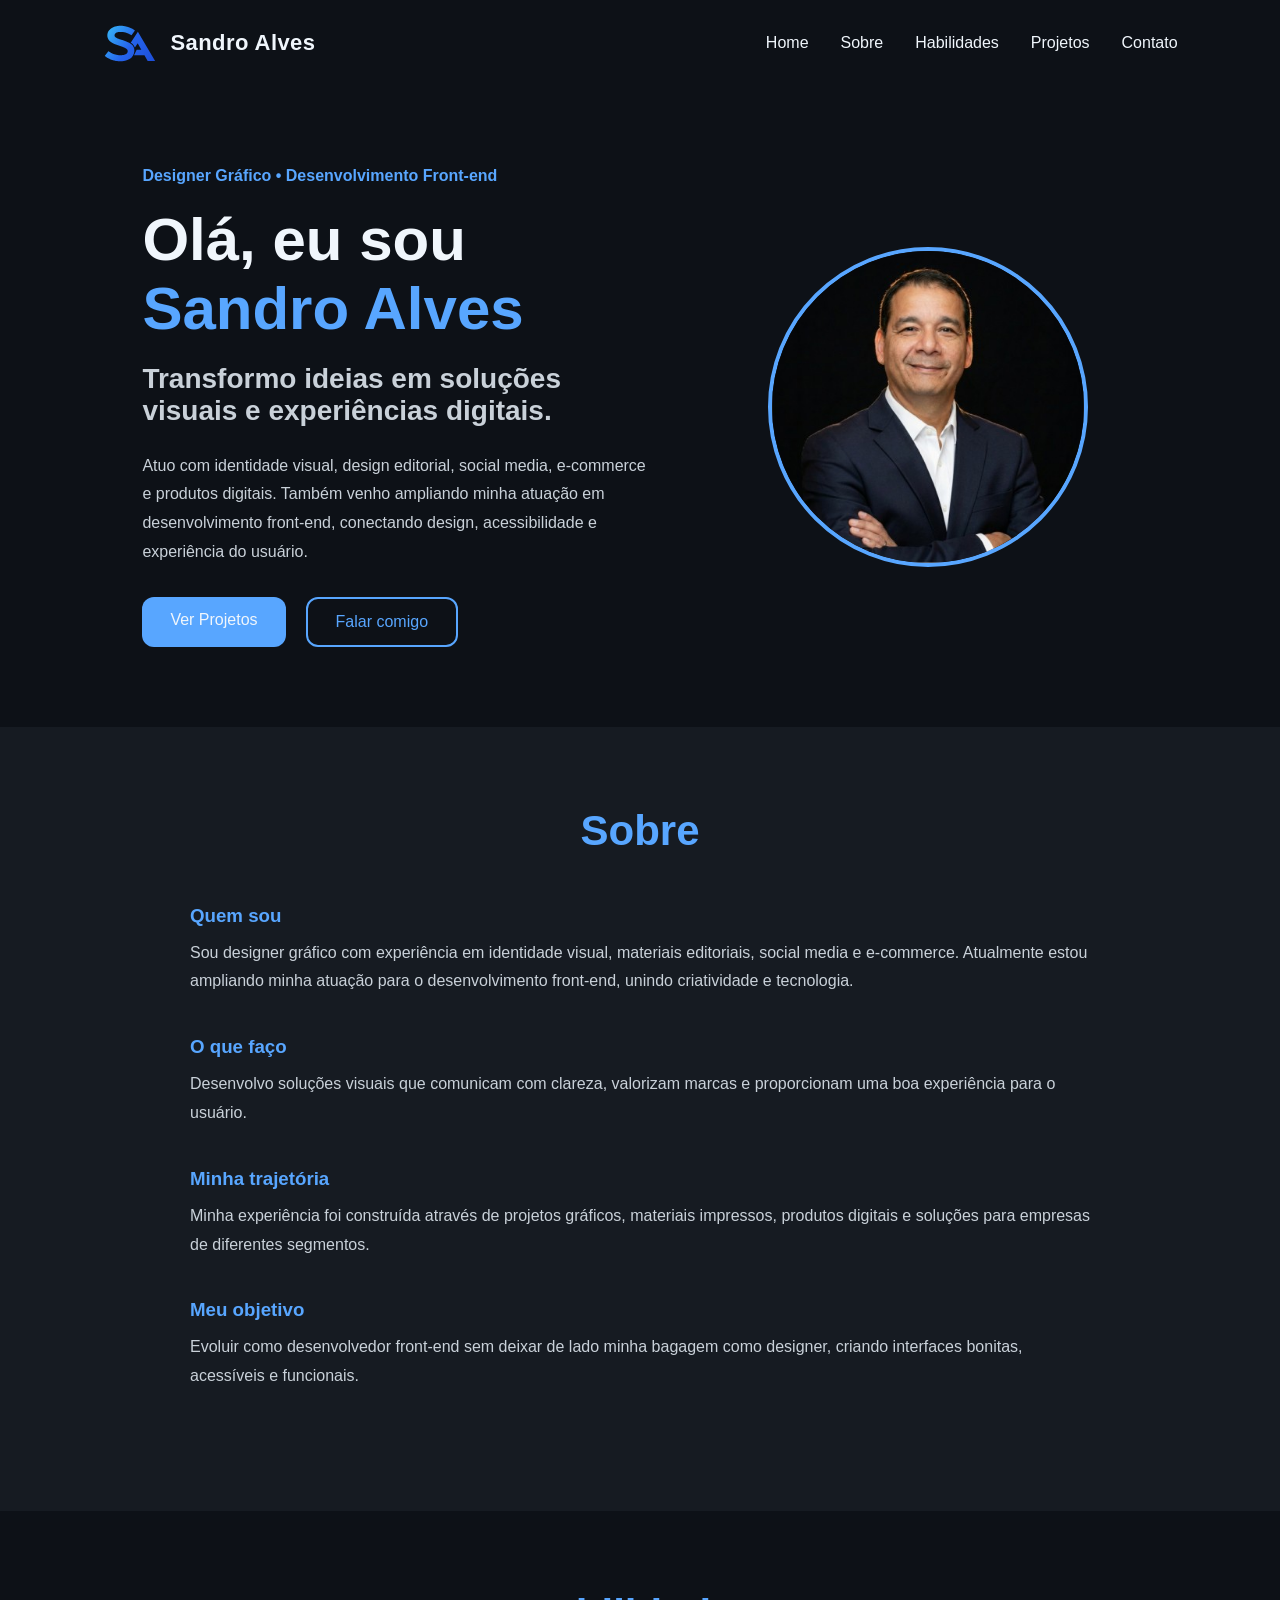
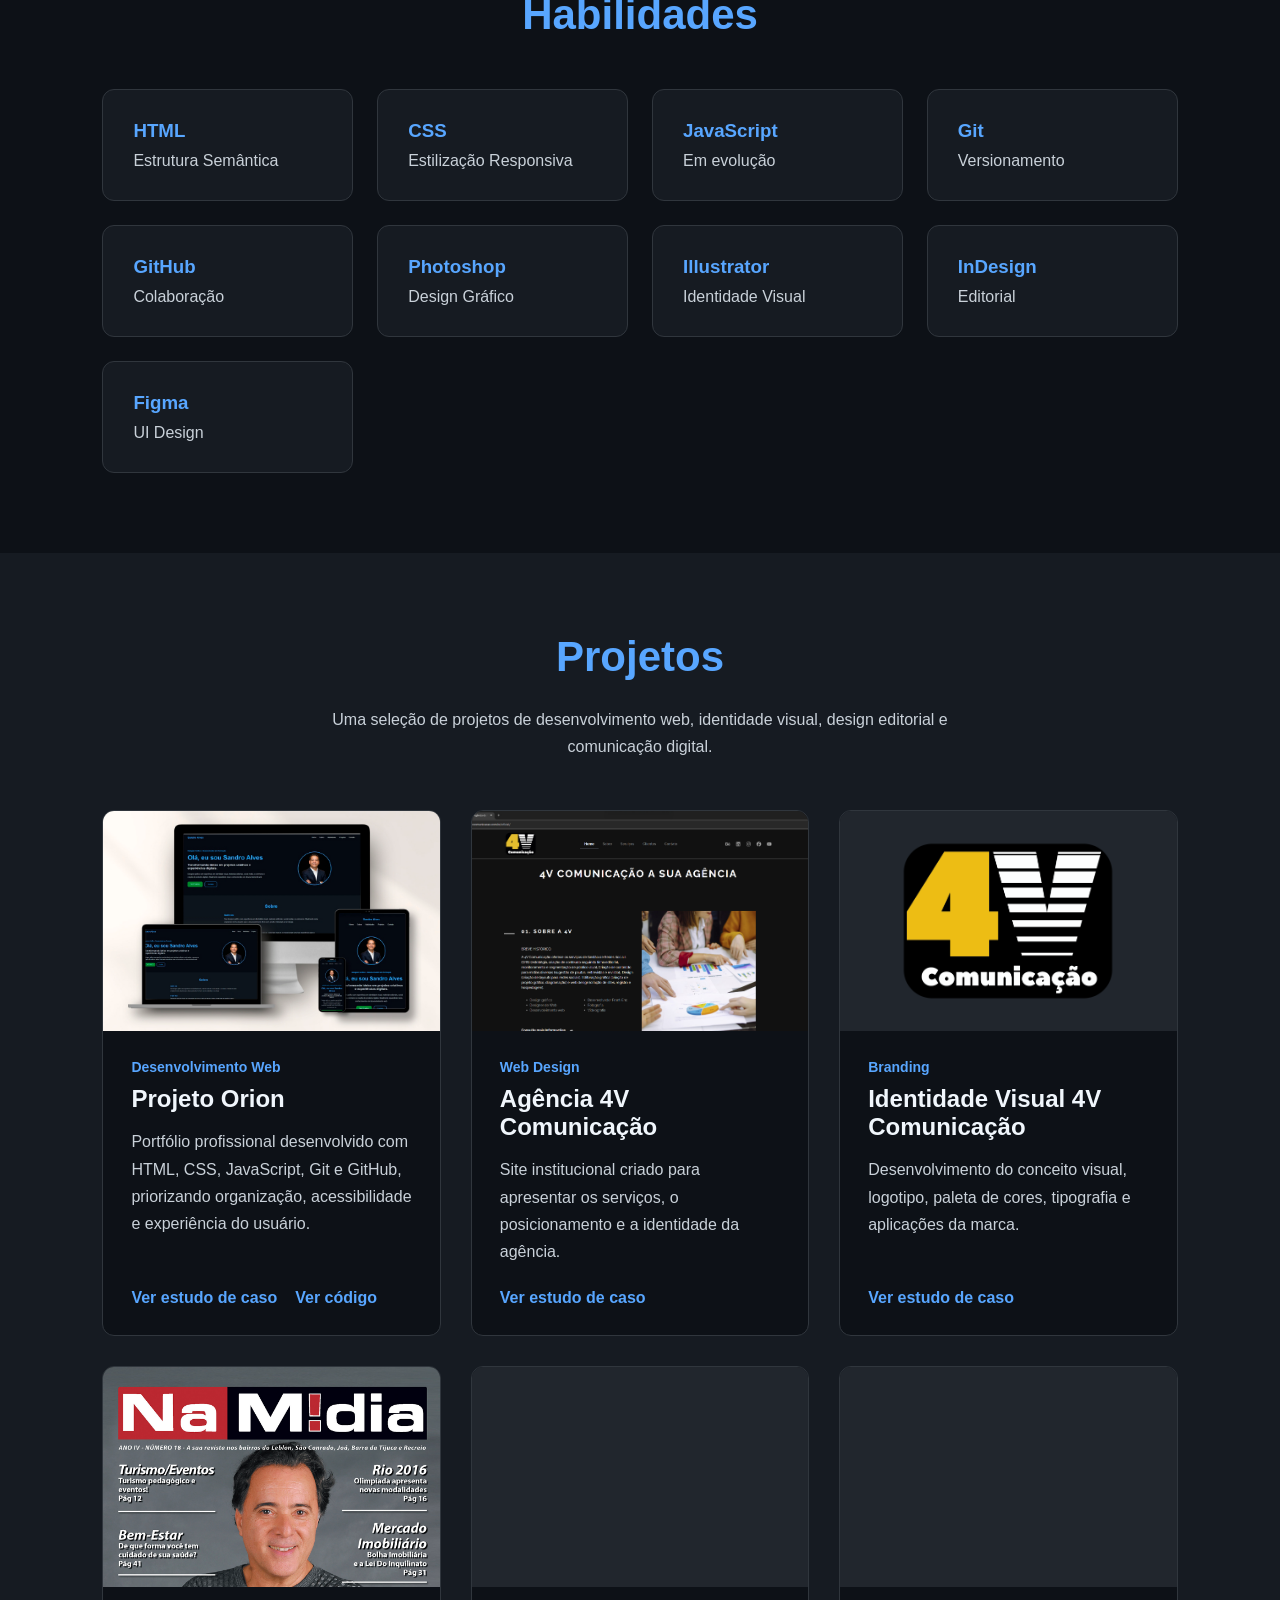
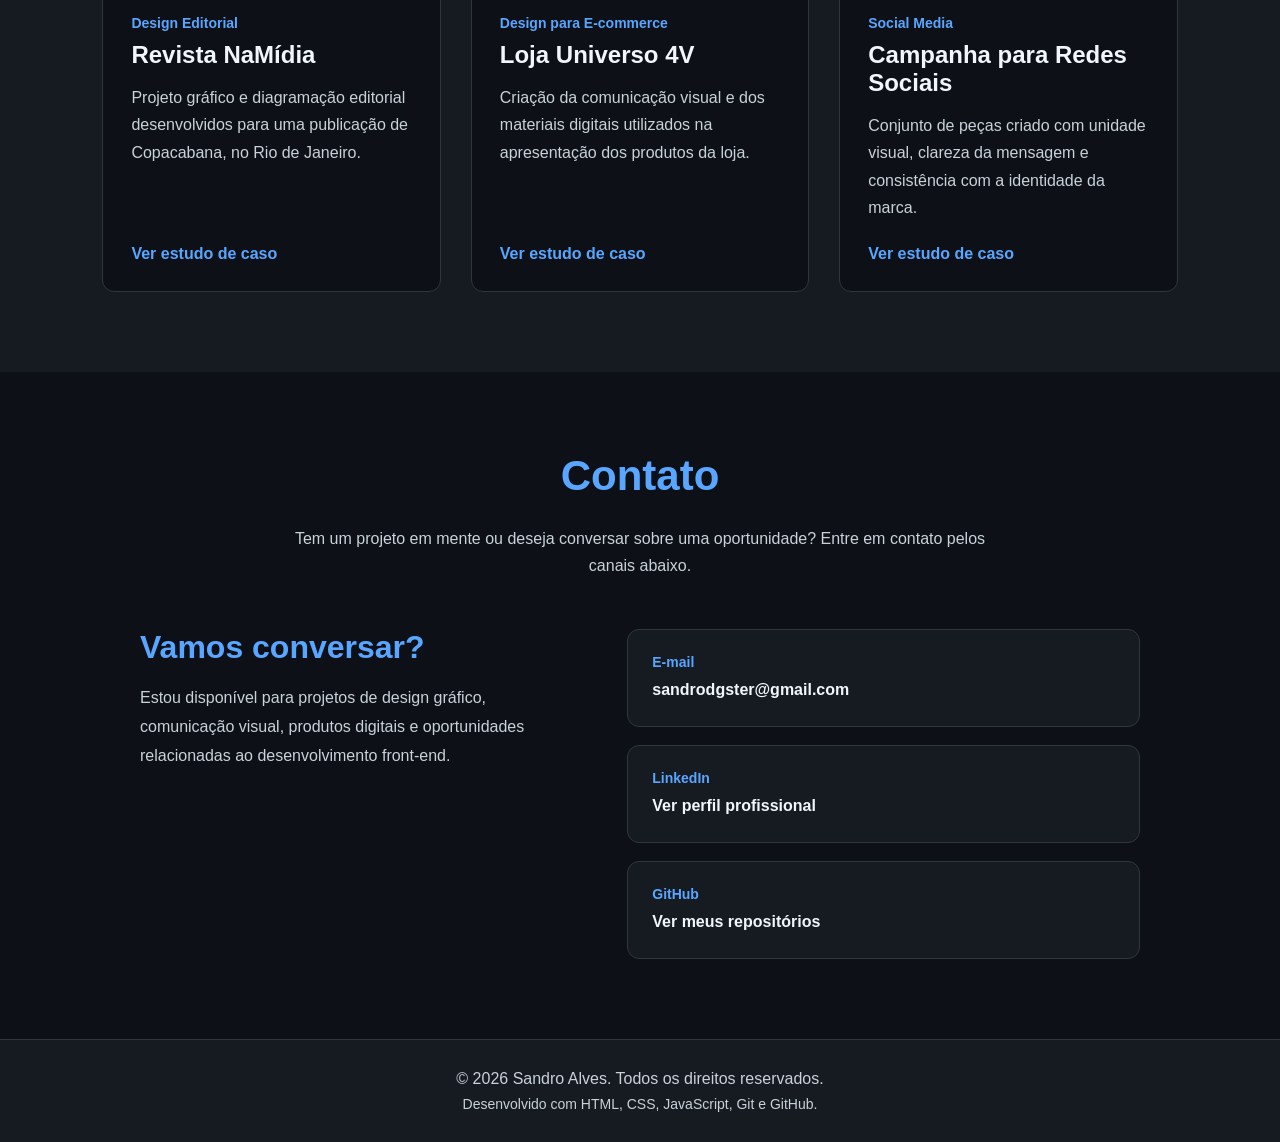
==== index.html @ 52de3a08 "Refina conteúdo e identidade visual do Hero" ====
<!DOCTYPE html>
<html lang="pt-BR">

<head>
    <meta charset="UTF-8">
    <meta name="viewport" content="width=device-width, initial-scale=1.0">
    <meta name="description"
        content="Portfólio de Sandro Alves, designer gráfico e desenvolvedor front-end em formação, com projetos de identidade visual, design editorial, comunicação digital e desenvolvimento web.">
    <meta property="og:type" content="website">
    <meta property="og:title" content="Sandro Alves | Designer Gráfico e Desenvolvedor Front-end">
    <meta property="og:description"
        content="Portfólio de Sandro Alves com projetos de design gráfico, identidade visual, comunicação digital e desenvolvimento front-end.">
    <meta property="og:url" content="https://sandrodgster.github.io">
    <meta property="og:image" content="https://sandrodgster.github.io/images/projetos/projeto-orion.jpg">
    <meta property="og:locale" content="pt_BR">

    <meta name="twitter:card" content="summary_large_image">
    <meta name="twitter:title" content="Sandro Alves | Designer Gráfico e Desenvolvedor Front-end">
    <meta name="twitter:description"
        content="Portfólio com projetos de design gráfico, comunicação visual e desenvolvimento front-end.">
    <meta name="twitter:image" content="https://sandrodgster.github.io/images/projetos/projeto-orion.jpg">

    <title>Sandro Alves | Designer Gráfico e Desenvolvedor Front-end</title>

    <link rel="stylesheet" href="css/style.css">
    <link rel="icon" href="images/favicon/favicon.ico">
    <link rel="icon" type="image/png" sizes="32x32" href="images/favicon/favicon-32x32.png">
    <link rel="apple-touch-icon" href="images/favicon/apple-touch-icon.png">
    <link rel="canonical" href="https://sandrodgster.github.io/">
    <link rel="icon" type="image/svg+xml" href="images/favicon/favicon.svg">
    <link rel="icon" type="image/png" sizes="16x16" href="images/favicon/favicon-16x16.png">
</head>

<body>

    <header>

        <a href="#hero" class="logo" aria-label="Sandro Alves — início do portfólio">
            <img src="images/marca/monograma-sa.svg" alt="" width="56" height="40">
            <span>Sandro Alves</span>
        </a>

        <button class="menu-toggle" type="button" aria-expanded="false" aria-controls="primary-navigation"
            aria-label="Abrir menu">
            <span aria-hidden="true"></span>
            <span aria-hidden="true"></span>
            <span aria-hidden="true"></span>
        </button>

        <nav id="primary-navigation" class="main-nav" aria-label="Navegação principal">

            <ul>
                <li><a href="#hero">Home</a></li>
                <li><a href="#sobre">Sobre</a></li>
                <li><a href="#habilidades">Habilidades</a></li>
                <li><a href="#projetos">Projetos</a></li>
                <li><a href="#contato">Contato</a></li>
            </ul>
        </nav>

    </header>

    <main>

        <!-- Hero -->
        <section id="hero" class="hero section">

            <div class="hero-content">

                <span class="tag">
                    Designer Gráfico • Desenvolvimento Front-end
                </span>

                <h1>
                    Olá, eu sou
                    <span>Sandro Alves</span>
                </h1>

                <h2>
                    Transformo ideias em soluções visuais e experiências digitais.
                </h2>

                <p>
                    Atuo com identidade visual, design editorial, social media,
                    e-commerce e produtos digitais. Também venho ampliando
                    minha atuação em desenvolvimento front-end, conectando
                    design, acessibilidade e experiência do usuário.
                </p>

                <div class="buttons">

                    <a href="#projetos" class="btn">
                        Ver Projetos
                    </a>

                    <a href="#contato" class="btn-outline">
                        Falar comigo
                    </a>

                </div>

            </div>

            <div class="hero-image">

                <img src="images/perfil/sandro-alves.jpg"
                alt="Sandro Alves, designer gráfico e desenvolvedor front-end em formação"
                class="profile-photo"
                width="400"
                height="400"
                decoding="async"
                fetchpriority="high"
                >

            </div>

        </section>

        <!-- Sobre -->
        <section id="sobre" class="section">

            <h2 class="section-title">Sobre</h2>

            <div class="about-container">

                <div class="about-content">

                    <article class="about-item">

                        <h3>Quem sou</h3>

                        <p>
                            Sou designer gráfico com experiência em identidade visual,
                            materiais editoriais, social media e e-commerce.
                            Atualmente estou ampliando minha atuação para o desenvolvimento
                            front-end, unindo criatividade e tecnologia.
                        </p>

                    </article>

                    <article class="about-item">

                        <h3>O que faço</h3>

                        <p>
                            Desenvolvo soluções visuais que comunicam com clareza,
                            valorizam marcas e proporcionam uma boa experiência para o usuário.
                        </p>

                    </article>

                    <article class="about-item">

                        <h3>Minha trajetória</h3>

                        <p>
                            Minha experiência foi construída através de projetos gráficos,
                            materiais impressos, produtos digitais e soluções para empresas
                            de diferentes segmentos.
                        </p>

                    </article>

                    <article class="about-item">

                        <h3>Meu objetivo</h3>

                        <p>
                            Evoluir como desenvolvedor front-end sem deixar de lado
                            minha bagagem como designer, criando interfaces bonitas,
                            acessíveis e funcionais.
                        </p>

                    </article>

                </div>

            </div>

        </section>

        <!-- Habilidades -->
        <section id="habilidades" class="section">

            <h2 class="section-title">Habilidades</h2>

            <div class="skills-grid">

                <article class="skill-card">
                    <h3>HTML</h3>
                    <p>Estrutura Semântica</p>
                </article>

                <article class="skill-card">
                    <h3>CSS</h3>
                    <p>Estilização Responsiva</p>
                </article>

                <article class="skill-card">
                    <h3>JavaScript</h3>
                    <p>Em evolução</p>
                </article>

                <article class="skill-card">
                    <h3>Git</h3>
                    <p>Versionamento</p>
                </article>

                <article class="skill-card">
                    <h3>GitHub</h3>
                    <p>Colaboração</p>
                </article>

                <article class="skill-card">
                    <h3>Photoshop</h3>
                    <p>Design Gráfico</p>
                </article>

                <article class="skill-card">
                    <h3>Illustrator</h3>
                    <p>Identidade Visual</p>
                </article>

                <article class="skill-card">
                    <h3>InDesign</h3>
                    <p>Editorial</p>
                </article>

                <article class="skill-card">
                    <h3>Figma</h3>
                    <p>UI Design</p>
                </article>

            </div>

        </section>

        <!-- Projetos -->
        <section id="projetos" class="section">

            <h2 class="section-title">Projetos</h2>

            <p class="section-description">
                Uma seleção de projetos de desenvolvimento web, identidade visual,
                design editorial e comunicação digital.
            </p>

            <div class="projects-grid">

                <!-- Projeto 1 -->
                <article class="project-card">

                    <div class="project-image">

                        <img src="images/projetos/projeto-orion.jpg" alt="Página inicial do portfólio Projeto Orion"
                            width="1200" height="600" loading="lazy" decoding="async">

                    </div>

                    <div class="project-content">

                        <span class="project-category">
                            Desenvolvimento Web
                        </span>

                        <h3>Projeto Orion</h3>

                        <p>
                            Portfólio profissional desenvolvido com HTML, CSS,
                            JavaScript, Git e GitHub, priorizando organização,
                            acessibilidade e experiência do usuário.
                        </p>

                        <div class="project-links">

                            <a href="projetos/projeto-orion.html" class="project-link">
                                Ver estudo de caso
                            </a>

                            <a href="https://github.com/sandrodgster/sandrodgster.github.io" class="project-link"
                                target="_blank" rel="noopener noreferrer">
                                Ver código
                            </a>

                        </div>

                    </div>

                </article>

                <!-- Projeto 2 -->
                <article class="project-card">

                    <div class="project-image">

                        <img src="images/projetos/agencia-4v-site.jpg"
                            alt="Página inicial do site institucional da Agência 4V Comunicação" width="1920"
                            height="1040" loading="lazy" decoding="async">
                    </div>

                    <div class="project-content">

                        <span class="project-category">
                            Web Design
                        </span>

                        <h3>Agência 4V Comunicação</h3>

                        <p>
                            Site institucional criado para apresentar os serviços,
                            o posicionamento e a identidade da agência.
                        </p>

                        <div class="project-links">

                            <a href="projetos/agencia-4v.html" class="project-link">
                                Ver estudo de caso
                            </a>

                        </div>

                    </div>

                </article>

                <!-- Projeto 3 -->
                <article class="project-card">

                    <div class="project-image project-image-logo">
                        <img src="images/projetos/identidade-4v.png"
                            alt="Aplicações da identidade visual da Agência 4V Comunicação" width="979" height="816"
                            loading="lazy" decoding="async">
                    </div>

                    <div class="project-content">

                        <span class="project-category">
                            Branding
                        </span>

                        <h3>Identidade Visual 4V Comunicação</h3>

                        <p>
                            Desenvolvimento do conceito visual, logotipo,
                            paleta de cores, tipografia e aplicações da marca.
                        </p>

                        <div class="project-links">

                            <a href="projetos/identidade-4v.html" class="project-link">
                                Ver estudo de caso
                            </a>

                        </div>

                    </div>

                </article>

                <!-- Projeto 4 -->
                <article class="project-card">

                    <div class="project-image project-image-top">
                        <img src="images/projetos/revista-namidia.jpg" alt="Capa e páginas internas da Revista NaMídia"
                            width="1200" height="1610" loading="lazy" decoding="async">
                    </div>

                    <div class="project-content">

                        <span class="project-category">
                            Design Editorial
                        </span>

                        <h3>Revista NaMídia</h3>

                        <p>
                            Projeto gráfico e diagramação editorial desenvolvidos
                            para uma publicação de Copacabana, no Rio de Janeiro.
                        </p>

                        <div class="project-links">

                            <a href="projetos/revista-namidia.html" class="project-link">
                                Ver estudo de caso
                            </a>

                        </div>

                    </div>

                </article>

                <!-- Projeto 5 -->
                <article class="project-card">

                    <div class="project-image">

                        <img src="images/projetos/loja-universo-4v.jpg"
                            alt="Materiais visuais desenvolvidos para a Loja Universo 4V" width="1319" height="717"
                            loading="lazy" decoding="async">

                    </div>

                    <div class="project-content">

                        <span class="project-category">
                            Design para E-commerce
                        </span>

                        <h3>Loja Universo 4V</h3>

                        <p>
                            Criação da comunicação visual e dos materiais digitais
                            utilizados na apresentação dos produtos da loja.
                        </p>

                        <div class="project-links">

                            <a href="projetos/loja-universo-4v.html" class="project-link">
                                Ver estudo de caso
                            </a>

                        </div>

                    </div>

                </article>

                <!-- Projeto 6 -->
                <article class="project-card">

                    <div class="project-image">

                        <img src="images/projetos/social-media.jpg"
                            alt="Conjunto de peças criado para campanha em redes sociais" width="1200" height="1697"
                            loading="lazy" decoding="async">

                    </div>

                    <div class="project-content">

                        <span class="project-category">
                            Social Media
                        </span>

                        <h3>Campanha para Redes Sociais</h3>

                        <p>
                            Conjunto de peças criado com unidade visual,
                            clareza da mensagem e consistência com a identidade da marca.
                        </p>

                        <div class="project-links">

                            <a href="projetos/social-media.html" class="project-link">
                                Ver estudo de caso
                            </a>

                        </div>

                    </div>

                </article>

            </div>

        </section>

        <!-- SERVIÇOS TEMPORARIAMENTE DESATIVADO

<section id="servicos" class="section">

</section>

-->

        <!-- Contato -->
        <section id="contato" class="section">

            <h2 class="section-title">Contato</h2>

            <p class="section-description">
                Tem um projeto em mente ou deseja conversar sobre uma oportunidade?
                Entre em contato pelos canais abaixo.
            </p>

            <div class="contact-container">

                <div class="contact-content">

                    <h3>Vamos conversar?</h3>

                    <p>
                        Estou disponível para projetos de design gráfico,
                        comunicação visual, produtos digitais e oportunidades
                        relacionadas ao desenvolvimento front-end.
                    </p>

                </div>

                <div class="contact-links">

                    <a href="mailto:sandrodgster@gmail.com" class="contact-card">
                        <span class="contact-label">E-mail</span>
                        <strong>sandrodgster@gmail.com</strong>
                    </a>

                    <a href="https://www.linkedin.com/in/sandro-alves-46789851/" class="contact-card" target="_blank"
                        rel="noopener noreferrer">
                        <span class="contact-label">LinkedIn</span>
                        <strong>Ver perfil profissional</strong>
                    </a>

                    <a href="https://github.com/sandrodgster" class="contact-card" target="_blank"
                        rel="noopener noreferrer">
                        <span class="contact-label">GitHub</span>
                        <strong>Ver meus repositórios</strong>
                    </a>

                </div>

            </div>

        </section>

    </main>

    <footer>

        <p>
            © <span id="current-year"></span> Sandro Alves. Todos os direitos reservados.
        </p>

        <p class="footer-note">
            Desenvolvido com HTML, CSS, JavaScript, Git e GitHub.
        </p>

    </footer>

    <script src="js/script.js"></script>

</body>

</html>
---- css/style.css ----
/* =====================================================
   PROJETO ORION
   Arquivo Principal de Estilos
   Autor: Sandro Alves
   Versão: 1.4
===================================================== */


/* =====================================================
   1. VARIÁVEIS GLOBAIS
===================================================== */

:root {

    /* ==========================
       CORES
    ========================== */

    --primary: #58A6FF;
    --secondary: #1F7A32;

    --background: #0D1117;
    --background-light: #161B22;

    --text: #F0F6FC;
    --text-light: #C9D1D9;

    /* ==========================
       TIPOGRAFIA
    ========================== */

    --font-main: Arial, Helvetica, sans-serif;

    /* ==========================
       ESPAÇAMENTOS
    ========================== */

    --section-padding: 80px 8%;
    --container-gap: 60px;
    --button-gap: 20px;

    /* ==========================
       BORDAS
    ========================== */

    --radius: 12px;


    /* ==========================
       ANIMAÇÕES
    ========================== */

    --transition: .3s;

}


/* =====================================================
   2. RESET
===================================================== */

* {
    margin: 0;
    padding: 0;
    box-sizing: border-box;
}


/* =====================================================
   3. ESTILOS GLOBAIS
===================================================== */

html {
    scroll-behavior: smooth;
}

body {
    font-family: var(--font-main);
    background-color: var(--background);
    color: var(--text);
}

h1 {
    color: var(--primary);
}

.section {
    padding: var(--section-padding);
}

a:focus-visible,
button:focus-visible {
    outline: 3px solid var(--primary);
    outline-offset: 4px;
}


/* =====================================================
   4. HEADER
===================================================== */

header {
    width: 100%;
    max-width: 1400px;
    margin: 0 auto;
    display: flex;
    justify-content: space-between;
    align-items: center;
    padding: 24px 8%;
    background-color: var(--background);
}

.logo {
    display: inline-flex;
    align-items: center;
    gap: 12px;
    color: var(--text);
    text-decoration: none;
}

.logo img {
    width: 56px;
    height: auto;
    display: block;
    flex-shrink: 0;
}

.logo span {
    color: var(--text);
    font-size: 22px;
    font-weight: 700;
    letter-spacing: 0.02em;
    transition: color var(--transition);
}

.logo:hover span {
    color: var(--primary);
}

nav ul {
    display: flex;
    align-items: center;
    gap: 32px;
    list-style: none;
}

nav a {
    color: var(--text);
    text-decoration: none;
    transition: var(--transition);
}

nav a:hover {
    color: var(--primary);
}

.menu-toggle {
    display: none;
    width: 44px;
    height: 44px;
    padding: 10px;
    border: 1px solid #30363d;
    border-radius: var(--radius);
    background-color: var(--background-light);
    cursor: pointer;
}

.menu-toggle span {
    width: 24px;
    height: 2px;
    display: block;
    background-color: var(--primary);
    transition: var(--transition);
}

.menu-toggle span+span {
    margin-top: 5px;
}

.menu-toggle[aria-expanded="true"] span:nth-child(1) {
    transform: translateY(7px) rotate(45deg);
}

.menu-toggle[aria-expanded="true"] span:nth-child(2) {
    opacity: 0;
}

.menu-toggle[aria-expanded="true"] span:nth-child(3) {
    transform: translateY(-7px) rotate(-45deg);
}

/* =====================================================
   5. HERO
===================================================== */

.hero {
    width: 100%;
    max-width: 1200px;
    margin: 0 auto;
    display: flex;
    justify-content: space-between;
    align-items: center;
    gap: var(--container-gap);
}

.hero-content {
    flex: 1;
    max-width: 650px;
}

.hero-image {
    flex: 1;
    max-width: 420px;
    display: flex;
    justify-content: center;
}

.profile-photo {
    width: 320px;
    height: 320px;
    display: block;
    object-fit: cover;
    object-position: center;
    border: 4px solid var(--primary);
    border-radius: 50%;
}

.hero h1 {
    margin-bottom: 20px;
    color: var(--text);
    font-size: 60px;
}

.hero h1 {
    color: var(--text);
}

.hero h1 span {

    color: var(--primary);

}

.hero h2 {

    font-size: 28px;

    margin-bottom: 25px;

    color: var(--text-light);

}

.tag {

    color: var(--primary);

    font-weight: bold;

    margin-bottom: 20px;

    display: block;

}

.hero p {
    color: var(--text-light);

    line-height: 1.8;

    margin-bottom: 30px;

}



/* =====================================================
   6. BOTÕES
===================================================== */

.buttons {
    display: flex;
    gap: var(--button-gap);
}

.btn,
.btn-outline {
    display: inline-block;
    padding: 14px 28px;
    border-radius: var(--radius);
    text-decoration: none;
    transition: var(--transition);
    cursor: pointer;
}

.btn {
    background-color: var(--secondary);
    color: var(--text);
}

.btn:hover {
    background-color: var(--primary);
    opacity: .9;
}

.btn-outline {
    border: 2px solid var(--primary);
    color: var(--primary);
}

.btn-outline:hover {
    background-color: var(--primary);
    color: var(--background);
}

.hero .btn {
    background-color: var(--primary);
}

.hero .btn:hover {
    opacity: .85;
}

/* =====================================================
   7. SOBRE
===================================================== */

#sobre {
    background-color: var(--background-light);
}

.section-title {

    font-size: 42px;
    color: var(--primary);
    margin-bottom: 50px;
    text-align: center;

}

.about-container {
    max-width: 900px;
    margin: 0 auto;
}

.about-content {
    width: 100%;
}

.about-item {

    margin-bottom: 40px;

}

.about-item h3 {

    color: var(--primary);
    margin-bottom: 12px;

}

.about-item p {

    color: var(--text-light);
    line-height: 1.8;

}

/* =====================================================
   8. HABILIDADES
===================================================== */

#habilidades {
    background-color: var(--background);
}

.skills-grid {
    width: 100%;
    max-width: 1200px;
    margin: 0 auto;
    display: grid;
    grid-template-columns: repeat(auto-fit, minmax(220px, 1fr));
    gap: 24px;
}

.skill-card {

    background-color: var(--background-light);

    border: 1px solid #30363D;

    border-radius: var(--radius);

    padding: 30px;

    transition: var(--transition);

}

.skill-card:hover {

    transform: translateY(-6px);

    border-color: var(--primary);

}

.skill-card h3 {

    color: var(--primary);

    margin-bottom: 10px;

}

.skill-card p {

    color: var(--text-light);

}

/* =====================================================
   9. PROJETOS
===================================================== */

#projetos {
    background-color: var(--background-light);
}

.section-description {
    max-width: 700px;
    margin: -25px auto 50px;
    color: var(--text-light);
    line-height: 1.7;
    text-align: center;
}

/* Grade dos projetos */

.projects-grid {
    width: 100%;
    max-width: 1200px;
    margin: 0 auto;
    display: grid;
    grid-template-columns: repeat(auto-fit, minmax(280px, 1fr));
    align-items: stretch;
    gap: 30px;
}

/* Card */

.project-card {
    height: 100%;
    overflow: hidden;
    display: flex;
    flex-direction: column;
    background-color: var(--background);
    border: 1px solid #30363d;
    border-radius: var(--radius);
    transition:
        transform var(--transition),
        border-color var(--transition),
        box-shadow var(--transition);
}

.project-card:hover {
    transform: translateY(-6px);
    border-color: var(--primary);
    box-shadow: 0 12px 28px rgba(0, 0, 0, 0.25);
}

/* Área das imagens */

.project-image {
    width: 100%;
    height: 220px;
    flex-shrink: 0;
    overflow: hidden;
    display: flex;
    justify-content: center;
    align-items: center;
    background-color: #21262d;
}

.project-image img {
    width: 100%;
    height: 100%;
    display: block;
    object-fit: cover;
    transition: transform var(--transition);
}

.project-card:hover .project-image img {
    transform: scale(1.05);
}

/* Imagem de logo */

.project-image-logo {
    padding: 20px;
}

.project-image-logo img {
    object-fit: contain;
}

/* Imagem que precisa destacar o topo */

.project-image-top img {
    object-position: center top;
}

/* Conteúdo do card */

.project-content {
    flex: 1;
    display: flex;
    flex-direction: column;
    padding: 28px;
}

.project-category {
    display: block;
    margin-bottom: 10px;
    color: var(--primary);
    font-size: 14px;
    font-weight: bold;
}

.project-content h3 {
    margin-bottom: 15px;
    font-size: 24px;
}

.project-content p {
    margin-bottom: 24px;
    color: var(--text-light);
    line-height: 1.7;
}

/* Links */

.project-links {
    display: flex;
    flex-wrap: wrap;
    gap: 18px;
    margin-top: auto;
}

.project-link {
    color: var(--primary);
    font-weight: bold;
    text-decoration: none;
    transition: opacity var(--transition);
}

.project-link:hover {
    opacity: 0.8;
}

.project-link-disabled {
    opacity: 0.6;
    cursor: default;
    pointer-events: none;
}

/* =====================================================
   10. CONTATO
===================================================== */

#contato {

    background-color: var(--background);
}

.contact-container {
    max-width: 1000px;
    margin: 0 auto;
    display: grid;
    grid-template-columns: 1fr 1.2fr;
    gap: var(--container-gap);
    align-items: start;
}

.contact-content h3 {
    margin-bottom: 18px;
    color: var(--primary);
    font-size: 32px;
}

.contact-content p {
    color: var(--text-light);
    line-height: 1.8;
}

.contact-links {
    display: grid;
    gap: 18px;
}

.contact-card {
    display: flex;
    flex-direction: column;
    gap: 8px;
    padding: 24px;
    background-color: var(--background-light);
    border: 1px solid #30363d;
    border-radius: var(--radius);
    color: var(--text);
    text-decoration: none;
    transition: var(--transition);
}

.contact-card:hover {
    transform: translateY(-4px);
    border-color: var(--primary);
}

.contact-label {
    color: var(--primary);
    font-size: 14px;
    font-weight: bold;
}

.contact-card strong {
    line-height: 1.5;
    overflow-wrap: anywhere;
}

/* =====================================================
   11. FOOTER
===================================================== */

footer {
    padding: 30px 8%;
    background-color: var(--background-light);
    color: var(--text-light);
    text-align: center;
    border-top: 1px solid #30363d;
}

.footer-note {
    margin-top: 8px;
    font-size: 14px;
}

/* =====================================================
   12. ESTUDO DE CASO
===================================================== */

.case-hero {
    width: 100%;
    max-width: 1200px;
    margin: 0 auto;
    padding-top: 60px;
    padding-bottom: 40px;
    text-align: center;
}

.case-cover {
    width: 100%;
    max-width: 1100px;
    margin: 36px auto 32px;
    overflow: hidden;
    background-color: #21262d;
    border: 1px solid #30363d;
    border-radius: var(--radius);
    box-shadow: 0 18px 40px rgba(0, 0, 0, 0.3);
}

.case-cover img {
    width: 100%;
    height: auto;
    display: block;
}

.case-hero h1 {
    margin-bottom: 24px;
    color: var(--primary);
    font-size: 60px;
}

.case-intro {
    max-width: 760px;
    margin: 0 auto 32px;
    color: var(--text-light);
    font-size: 20px;
    line-height: 1.8;
}

.case-actions {
    display: flex;
    justify-content: center;
    flex-wrap: wrap;
    gap: var(--button-gap);
    margin-top: 8px;
}

.case-actions .btn,
.case-actions .btn-outline {
    min-width: 220px;
    text-align: center;
}

.case-section {
    max-width: 1000px;
    margin: 0 auto 24px;
    padding: 40px;
    background-color: var(--background-light);
    border: 1px solid #30363d;
    border-radius: var(--radius);
}

.case-section h2 {
    margin-bottom: 24px;
    color: var(--primary);
    font-size: 36px;
}

.case-section p {
    max-width: 780px;
    color: var(--text-light);
    line-height: 1.8;
}

.case-list {
    max-width: 780px;
    padding-left: 24px;
    color: var(--text-light);
    line-height: 1.9;
}

.case-technologies {
    display: flex;
    flex-wrap: wrap;
    gap: 14px;
}

.case-technologies span {
    padding: 10px 16px;
    background-color: var(--background);
    border: 1px solid #30363d;
    border-radius: var(--radius);
    color: var(--primary);
    font-weight: bold;
}

.case-summary {
    width: 84%;
    max-width: 1000px;
    margin: 0 auto 40px;
    padding: 0;
    display: grid;
    grid-template-columns: repeat(4, 1fr);
    gap: 20px;
}

.case-summary-item {
    min-height: 120px;
    display: flex;
    flex-direction: column;
    justify-content: center;
    padding: 24px;
    background-color: var(--background-light);
    border: 1px solid #30363d;
    border-radius: var(--radius);
}

.case-summary-item span {
    display: block;
    margin-bottom: 8px;
    color: var(--primary);
    font-size: 14px;
    font-weight: bold;
}

.case-summary-item strong {
    color: var(--text);
    line-height: 1.5;
}

/* =====================================================
   13. GALERIA DOS ESTUDOS DE CASO
===================================================== */

.case-gallery {
    width: 84%;
    max-width: 1000px;
    margin: 0 auto 24px;
    padding: 40px;
    background-color: var(--background-light);
    border: 1px solid #30363d;
    border-radius: var(--radius);
}

.case-gallery-header {
    max-width: 780px;
    margin-bottom: 32px;
}

.case-gallery-header .tag {
    margin-bottom: 12px;
}

.case-gallery-header h2 {
    margin-bottom: 18px;
    color: var(--primary);
    font-size: 36px;
}

.case-gallery-header p {
    color: var(--text-light);
    line-height: 1.8;
}

.case-gallery figure {
    margin: 0;
}

.case-gallery-featured,
.case-gallery-item {
    overflow: hidden;
    background-color: var(--background);
    border: 1px solid #30363d;
    border-radius: var(--radius);
}

.case-gallery-featured {
    margin-bottom: 24px;
}

.case-gallery img {
    width: 100%;
    height: auto;
    display: block;
}

.case-gallery-grid {
    display: grid;
    grid-template-columns: repeat(2, minmax(0, 1fr));
    align-items: stretch;
    gap: 24px;
}

.case-gallery-item {
    display: flex;
    flex-direction: column;
}

.case-gallery-item img {
    width: 100%;
    height: 360px;
    object-fit: cover;
}

.case-gallery-item-mobile img {
    object-fit: contain;
    background-color: #21262d;
}

/* Imagem principal vertical */

.case-gallery-featured-portrait {
    background-color: #21262d;
}

.case-gallery-featured-portrait img {
    width: auto;
    max-width: 100%;
    max-height: 720px;
    margin: 0 auto;
    object-fit: contain;
}

/* Artes que não devem ser cortadas */

.case-gallery-item-contain img {
    height: auto;
    object-fit: contain;
    background-color: #21262d;
}

.case-gallery figcaption {
    padding: 16px 18px;
    color: var(--text-light);
    font-size: 14px;
    line-height: 1.6;
}

/* =====================================================
   14. LIGHTBOX DAS GALERIAS
===================================================== */

.lightbox-trigger {
    width: 100%;
    margin: 0;
    padding: 0;
    display: block;
    background-color: transparent;
    border: 0;
    color: inherit;
    cursor: zoom-in;
}

.lightbox-trigger:focus-visible {
    outline: 3px solid var(--primary);
    outline-offset: -3px;
}

.lightbox[hidden] {
    display: none;
}

.lightbox {
    position: fixed;
    inset: 0;
    z-index: 9999;
    padding: 24px;
    display: grid;
    place-items: center;
    background-color: rgba(1, 4, 9, 0.92);
}

.lightbox-dialog {
    position: relative;
    width: min(1100px, 100%);
    max-height: calc(100vh - 48px);
    overflow: hidden;
    display: flex;
    flex-direction: column;
    background-color: var(--background-light);
    border: 1px solid #30363d;
    border-radius: var(--radius);
    box-shadow: 0 24px 60px rgba(0, 0, 0, 0.5);
}

.lightbox-image-wrapper {
    position: relative;
    min-height: 0;
    padding: 20px;
    overflow: auto;
    display: grid;
    place-items: center;
    background-color: var(--background);
    touch-action: pan-y;
}

.lightbox-image {
    width: auto;
    max-width: 100%;
    height: auto;
    max-height: calc(100vh - 180px);
    display: block;
    object-fit: contain;
}

.lightbox-nav {
    position: absolute;
    top: 50%;
    z-index: 2;
    width: 48px;
    height: 48px;
    display: grid;
    place-items: center;
    transform: translateY(-50%);
    background-color: rgba(22, 27, 34, 0.92);
    border: 1px solid #30363d;
    border-radius: 50%;
    color: var(--text);
    font-size: 34px;
    line-height: 1;
    cursor: pointer;
    transition:
        background-color var(--transition),
        border-color var(--transition),
        color var(--transition);
}

.lightbox-prev {
    left: 12px;
}

.lightbox-next {
    right: 12px;
}

.lightbox-nav:hover,
.lightbox-nav:focus-visible {
    background-color: var(--primary);
    border-color: var(--primary);
    color: var(--background);
}

.lightbox-footer {
    min-height: 64px;
    display: flex;
    justify-content: space-between;
    align-items: center;
    gap: 24px;
    padding: 16px 72px 18px 20px;
}

.lightbox-caption {
    flex: 1;
    color: var(--text-light);
    font-size: 15px;
    line-height: 1.6;
}

.lightbox-counter {
    flex-shrink: 0;
    color: var(--primary);
    font-size: 14px;
    font-weight: bold;
    white-space: nowrap;
}

.lightbox-close {
    position: absolute;
    top: 12px;
    right: 12px;
    z-index: 2;
    width: 44px;
    height: 44px;
    display: grid;
    place-items: center;
    background-color: var(--background-light);
    border: 1px solid #30363d;
    border-radius: 50%;
    color: var(--text);
    font-size: 30px;
    line-height: 1;
    cursor: pointer;
    transition:
        background-color var(--transition),
        border-color var(--transition),
        color var(--transition);
}

.lightbox-close:hover,
.lightbox-close:focus-visible {
    background-color: var(--primary);
    border-color: var(--primary);
    color: var(--background);
}

body.lightbox-open {
    overflow: hidden;
}

/* =====================================================
   15. RESPONSIVIDADE
===================================================== */

@media (max-width: 900px) {

    header {
        flex-direction: row;
        flex-wrap: wrap;
        gap: 0;
    }

    .menu-toggle {
        display: flex;
        flex-direction: column;
        justify-content: center;
        align-items: center;
    }

    .main-nav {
        width: 100%;
    }

    .main-nav ul {
        display: none;
        flex-direction: column;
        align-items: stretch;
        gap: 4px;
        margin-top: 20px;
        padding: 16px;
        background-color: var(--background-light);
        border: 1px solid #30363d;
        border-radius: var(--radius);
    }

    .main-nav.is-open ul {
        display: flex;
    }

    .main-nav a {
        display: block;
        padding: 14px 12px;
        border-radius: 8px;
        text-align: center;
    }

    .main-nav a:hover,
    .main-nav a:focus-visible {
        background-color: var(--background-light);
    }

    .hero {
        flex-direction: column;
        text-align: center;
    }

    .hero-content {
        order: 2;
        max-width: 760px;
    }

    .hero-image {
        order: 1;
        max-width: none;
    }

    .buttons {
        justify-content: center;
    }

    .profile-photo {
        width: 260px;
        height: 260px;
    }

    .hero h1 {
        font-size: 48px;
    }

    .contact-container {
        grid-template-columns: 1fr;
    }

    .case-summary {
        grid-template-columns: repeat(2, 1fr);
    }

    .case-gallery {
        width: 84%;
    }

    .case-gallery-item img {
        height: 300px;
    }
}

@media (max-width: 600px) {

    :root {
        --section-padding: 60px 6%;
    }

    header {
        padding: 20px 6%;
    }

    .logo {
        gap: 9px;
    }

    .logo img {
        width: 46px;
    }

    .logo span {
        font-size: 19px;
    }

    .main-nav ul {
        gap: 0;
    }

    nav a {
        font-size: 14px;
    }

    .hero {
        gap: 40px;
    }

    .hero h1 {
        font-size: 38px;
    }

    .hero h2 {
        font-size: 22px;
    }

    .case-hero h1 {
        font-size: 40px;
    }

    .case-intro {
        font-size: 18px;
    }

    .case-actions {
        flex-direction: column;
    }

    .case-section h2 {
        font-size: 30px;
    }

    .case-summary {
        grid-template-columns: 1fr;
    }

    .case-section {
        padding: 28px;
    }

    .case-cover {
        margin: 30px auto;
    }

    .case-hero {
        padding-top: 40px;
        padding-bottom: 32px;
    }

    .case-summary {
        width: 88%;
        margin-bottom: 28px;
    }

    .case-summary-item {
        min-height: auto;
    }

    .case-section {
        margin-bottom: 18px;
    }

    .case-cover {
        margin: 28px auto 24px;
    }

    .case-actions {
        margin-top: 0;
    }

    .case-actions .btn,
    .case-actions .btn-outline {
        min-width: 0;
    }

    .case-technologies {
        gap: 10px;
    }

    .case-technologies span {
        padding: 9px 12px;
        font-size: 14px;
    }

    .case-gallery {
        width: 88%;
        margin-bottom: 18px;
        padding: 28px;
    }

    .case-gallery-header {
        margin-bottom: 24px;
    }

    .case-gallery-header h2 {
        font-size: 30px;
    }

    .case-gallery-grid {
        grid-template-columns: 1fr;
        gap: 18px;
    }

    .case-gallery-featured {
        margin-bottom: 18px;
    }

    .case-gallery-item img {
        height: auto;
    }

    .case-gallery figcaption {
        padding: 14px 16px;
    }

    .tag {
        font-size: 14px;
        line-height: 1.5;
    }

    .profile-photo {
        width: 220px;
        height: 220px;
    }

    .buttons {
        flex-direction: column;
    }

    .btn,
    .btn-outline {
        width: 100%;
        text-align: center;
    }

    .section-title {
        font-size: 34px;
        margin-bottom: 40px;
    }

    .section-description {
        margin: -20px auto 40px;
    }

    .skills-grid {
        grid-template-columns: 1fr;
    }

    .projects-grid {
        grid-template-columns: 1fr;
    }

    .project-image {
        height: 200px;
    }

    .skill-card,
    .project-content,
    .contact-card {
        padding: 24px;
    }

    .contact-content h3 {
        font-size: 28px;
    }

        footer {
        padding: 26px 6%;
    }

    .lightbox {
        padding: 12px;
    }

    .lightbox-dialog {
        max-height: calc(100vh - 24px);
    }

    .lightbox-image-wrapper {
        padding: 12px;
    }

    .lightbox-image {
        max-height: calc(100vh - 150px);
    }

    .lightbox-caption {
        padding: 14px 60px 16px 16px;
        font-size: 14px;
    }

    .lightbox-close {
        top: 8px;
        right: 8px;
    }

}

@media (prefers-reduced-motion: reduce) {

    html {
        scroll-behavior: auto;
    }

    *,
    *::before,
    *::after {
        transition-duration: 0.01ms !important;
        animation-duration: 0.01ms !important;
        animation-iteration-count: 1 !important;
    }

}
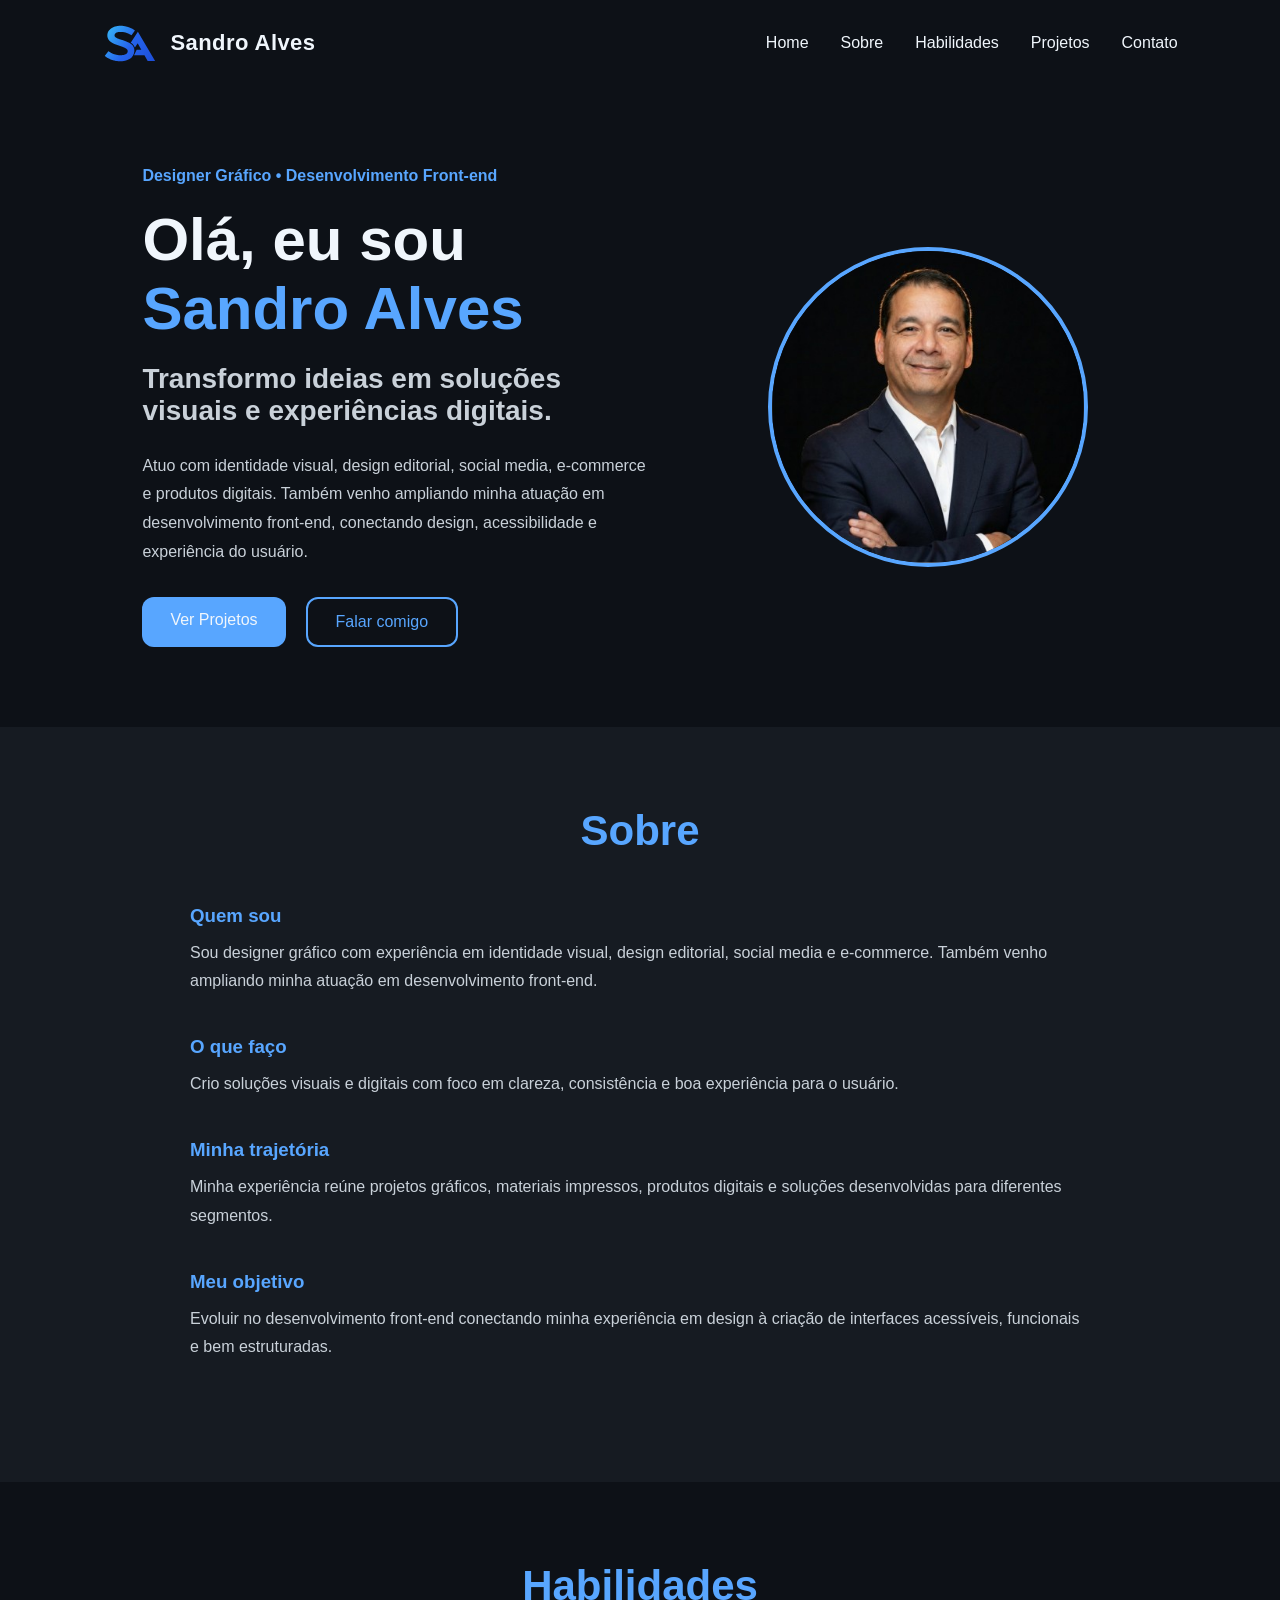
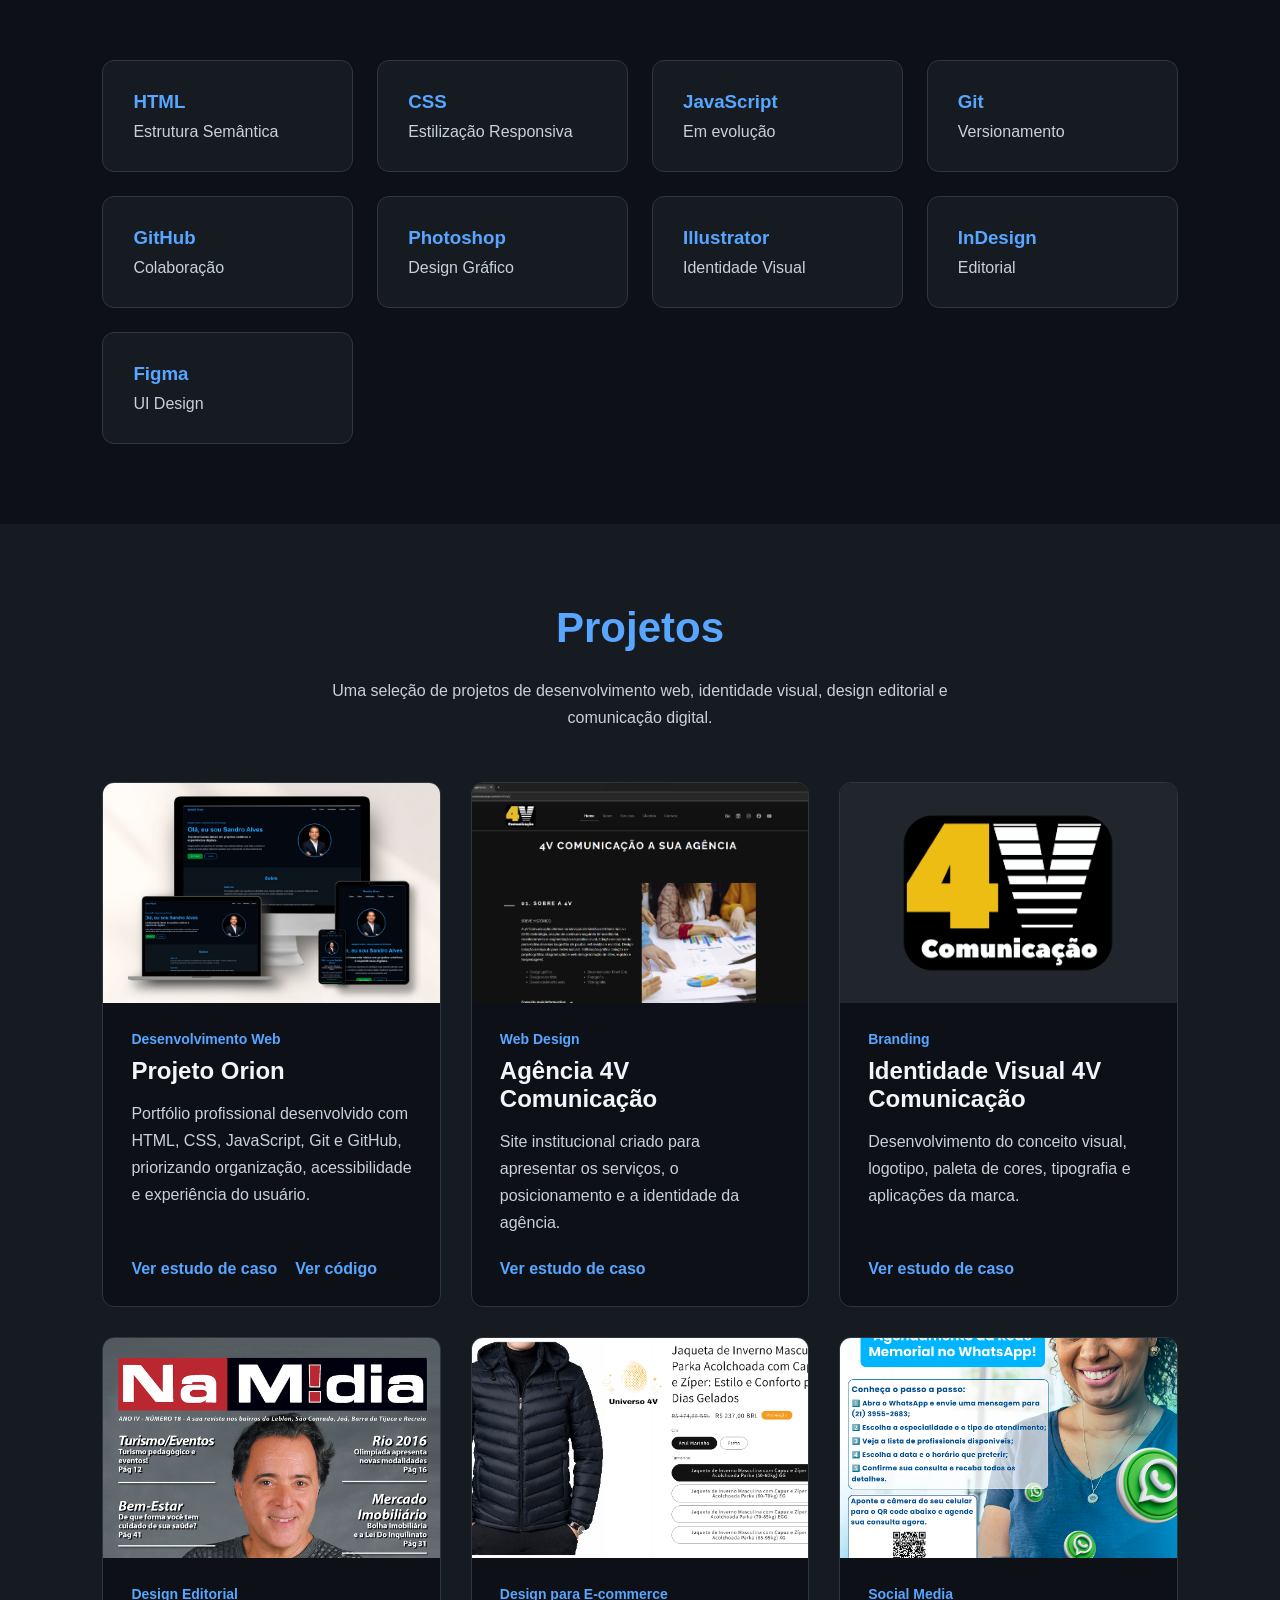
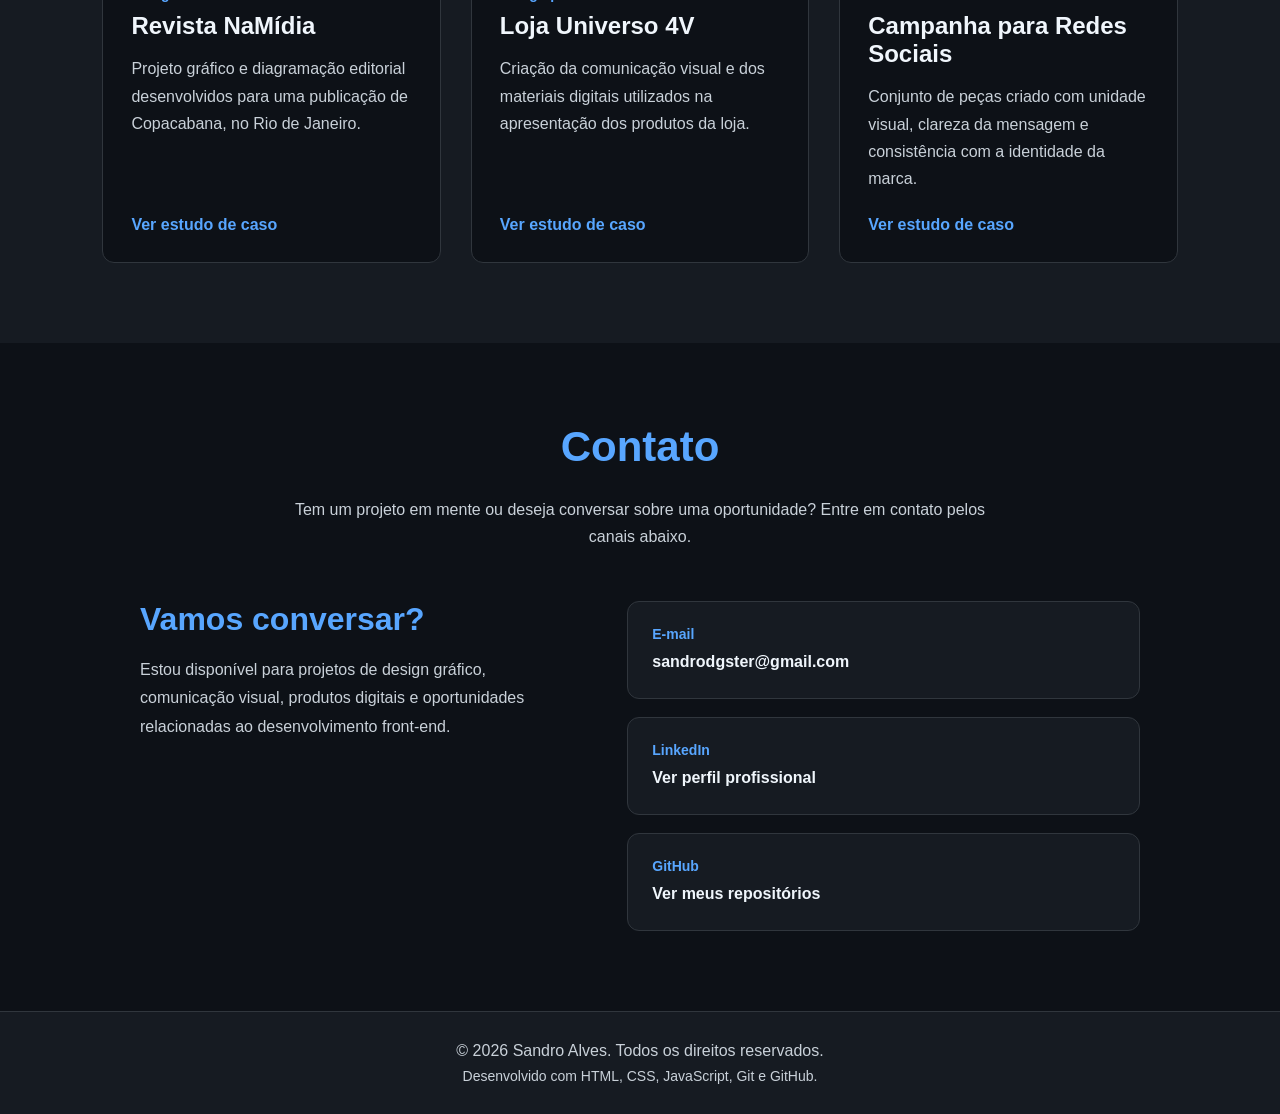
==== commit 5c053212: "Refina conteúdo da seção Sobre" ====
--- a/index.html
+++ b/index.html
@@ -131,9 +131,8 @@
 
                         <p>
                             Sou designer gráfico com experiência em identidade visual,
-                            materiais editoriais, social media e e-commerce.
-                            Atualmente estou ampliando minha atuação para o desenvolvimento
-                            front-end, unindo criatividade e tecnologia.
+                            design editorial, social media e e-commerce. Também venho
+                            ampliando minha atuação em desenvolvimento front-end.
                         </p>
 
                     </article>
@@ -143,8 +142,8 @@
                         <h3>O que faço</h3>
 
                         <p>
-                            Desenvolvo soluções visuais que comunicam com clareza,
-                            valorizam marcas e proporcionam uma boa experiência para o usuário.
+                            Crio soluções visuais e digitais com foco em clareza,
+                            consistência e boa experiência para o usuário.
                         </p>
 
                     </article>
@@ -154,9 +153,8 @@
                         <h3>Minha trajetória</h3>
 
                         <p>
-                            Minha experiência foi construída através de projetos gráficos,
-                            materiais impressos, produtos digitais e soluções para empresas
-                            de diferentes segmentos.
+                            Minha experiência reúne projetos gráficos, materiais impressos,
+                            produtos digitais e soluções desenvolvidas para diferentes segmentos.
                         </p>
 
                     </article>
@@ -166,9 +164,8 @@
                         <h3>Meu objetivo</h3>
 
                         <p>
-                            Evoluir como desenvolvedor front-end sem deixar de lado
-                            minha bagagem como designer, criando interfaces bonitas,
-                            acessíveis e funcionais.
+                            Evoluir no desenvolvimento front-end conectando minha experiência
+                            em design à criação de interfaces acessíveis, funcionais e bem estruturadas.
                         </p>
 
                     </article>
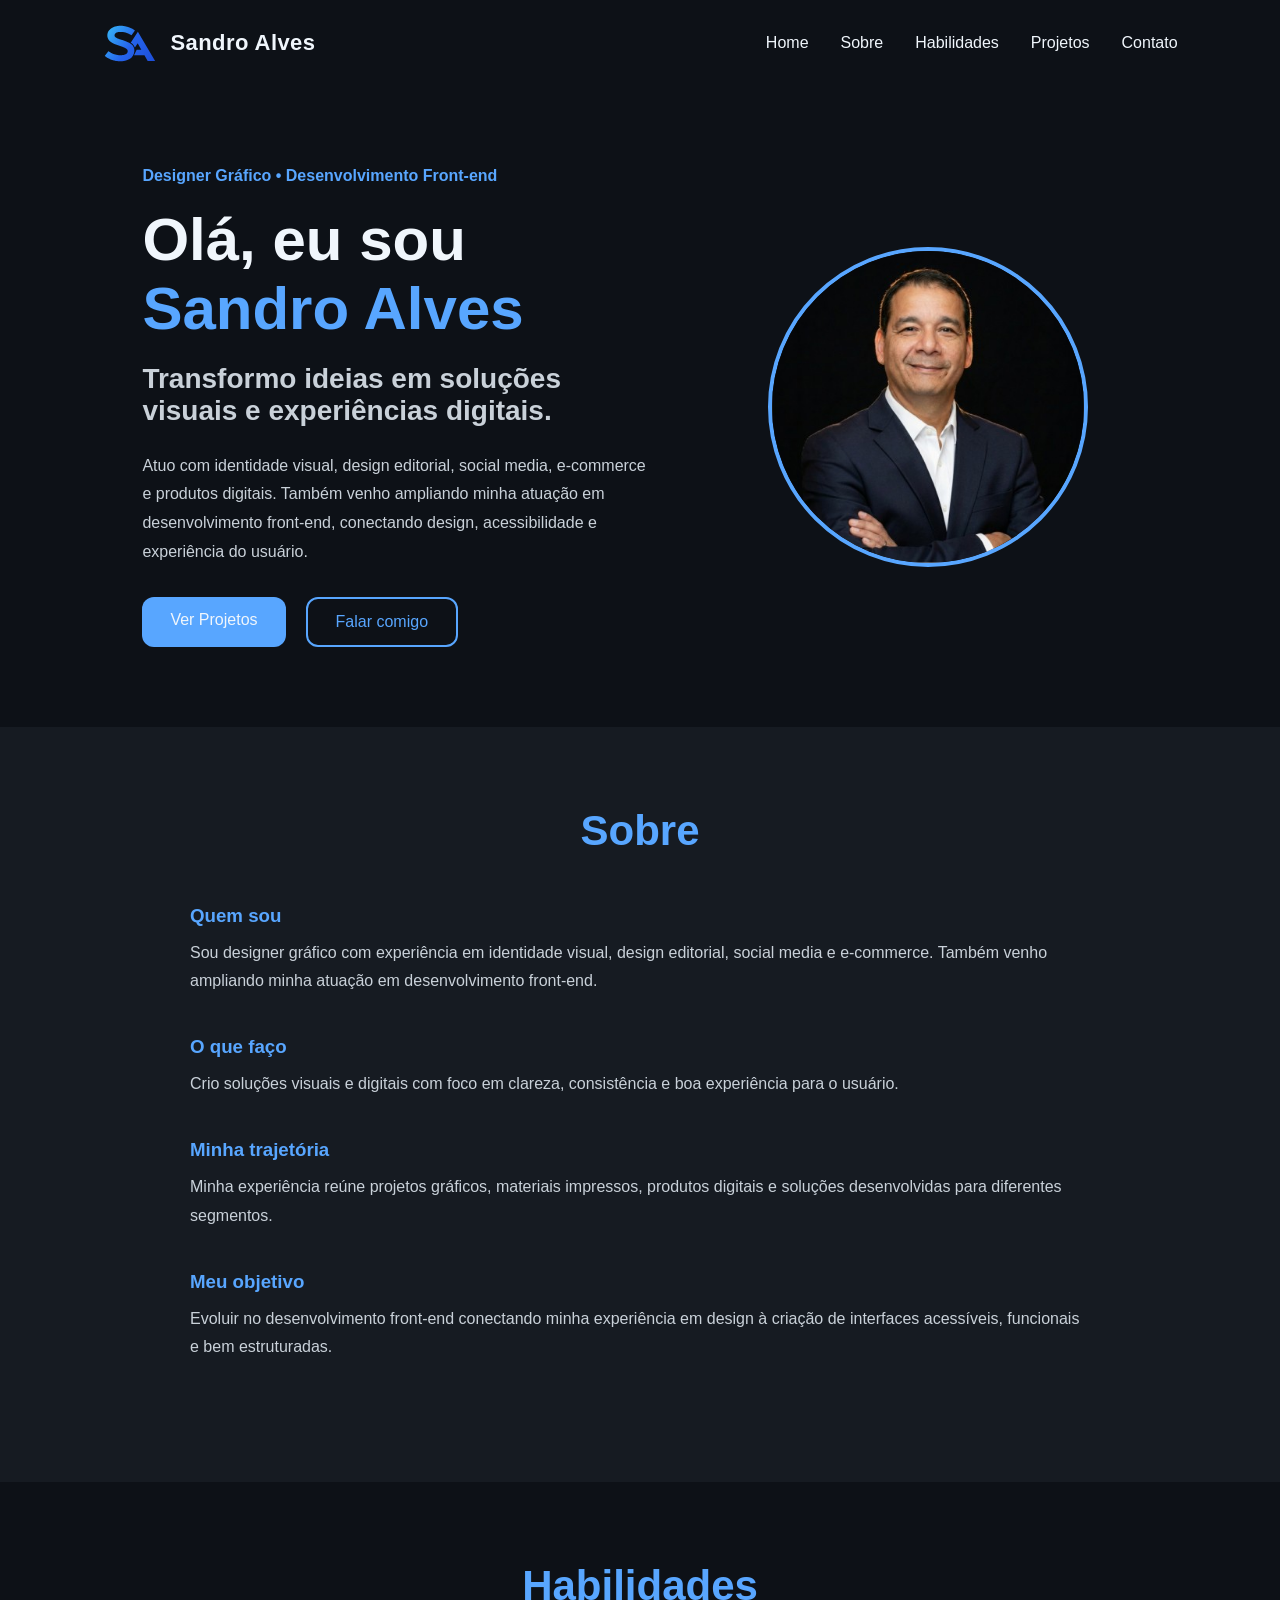
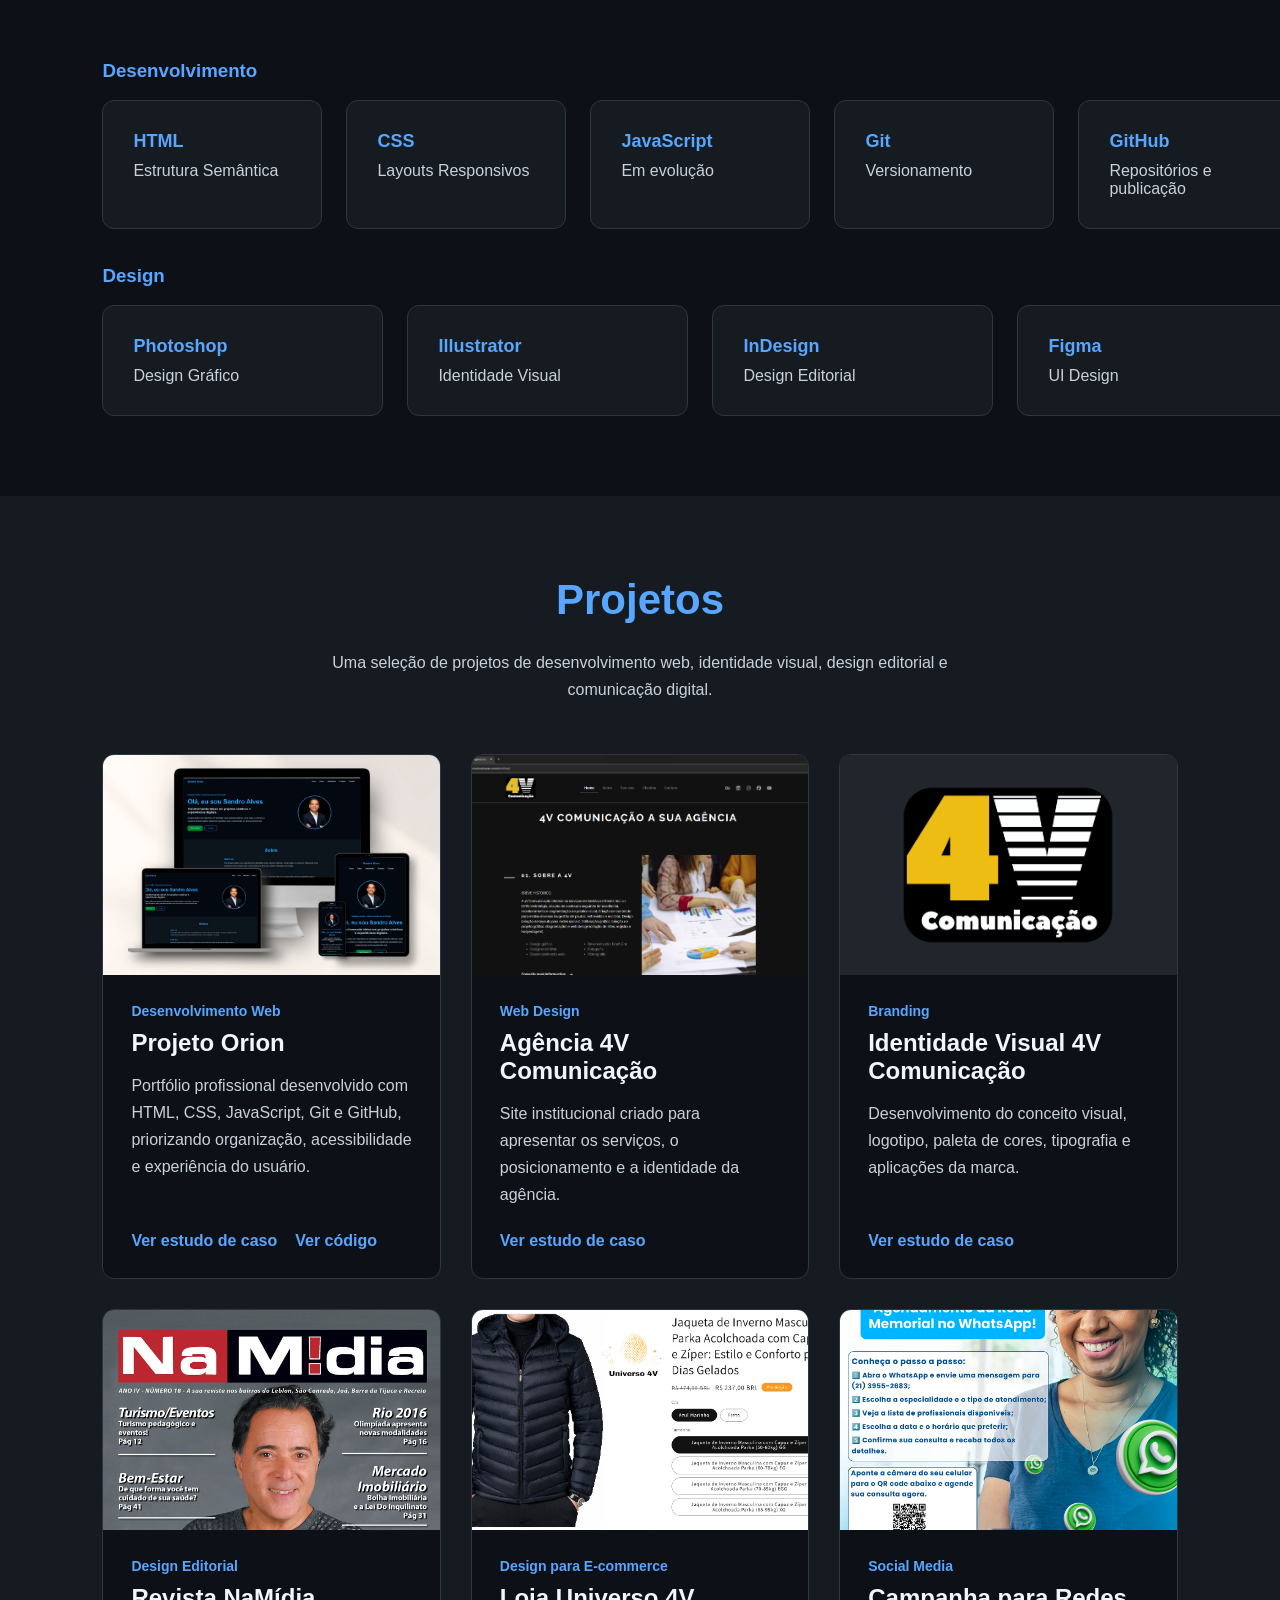
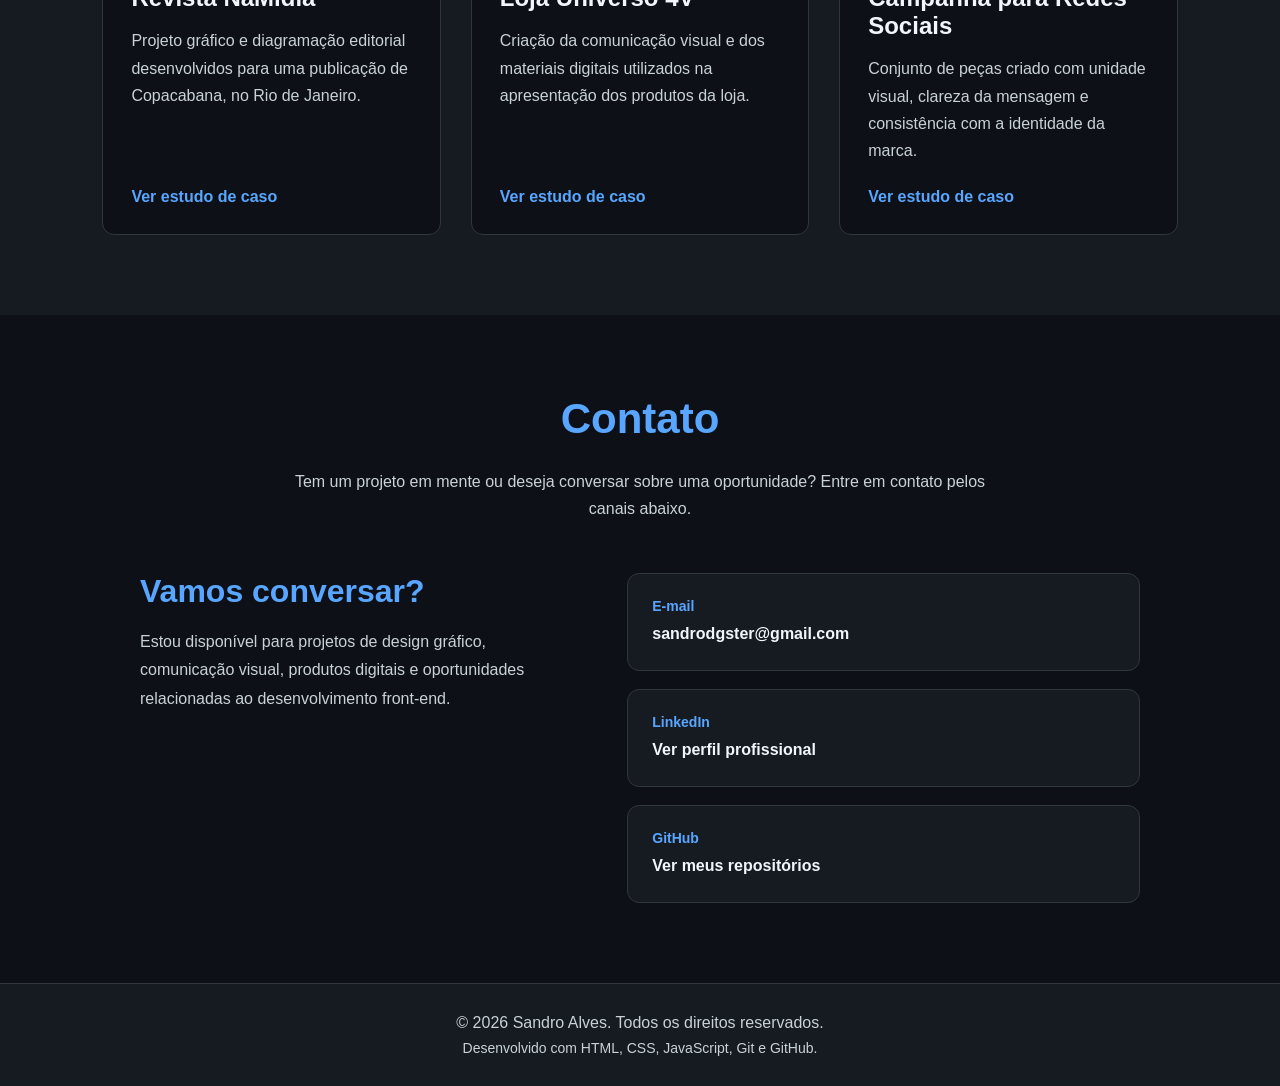
==== commit 8343c5c8: "Refina organização e responsividade das habilidades" ====
--- a/index.html
+++ b/index.html
@@ -181,52 +181,72 @@
 
             <h2 class="section-title">Habilidades</h2>
 
-            <div class="skills-grid">
-
-                <article class="skill-card">
-                    <h3>HTML</h3>
-                    <p>Estrutura Semântica</p>
-                </article>
-
-                <article class="skill-card">
-                    <h3>CSS</h3>
-                    <p>Estilização Responsiva</p>
-                </article>
-
-                <article class="skill-card">
-                    <h3>JavaScript</h3>
-                    <p>Em evolução</p>
-                </article>
-
-                <article class="skill-card">
-                    <h3>Git</h3>
-                    <p>Versionamento</p>
-                </article>
-
-                <article class="skill-card">
-                    <h3>GitHub</h3>
-                    <p>Colaboração</p>
-                </article>
-
-                <article class="skill-card">
-                    <h3>Photoshop</h3>
-                    <p>Design Gráfico</p>
-                </article>
-
-                <article class="skill-card">
-                    <h3>Illustrator</h3>
-                    <p>Identidade Visual</p>
-                </article>
-
-                <article class="skill-card">
-                    <h3>InDesign</h3>
-                    <p>Editorial</p>
-                </article>
-
-                <article class="skill-card">
-                    <h3>Figma</h3>
-                    <p>UI Design</p>
-                </article>
+            <div class="skills-container">
+
+                <div class="skills-group">
+
+                    <h3 class="skills-group-title">Desenvolvimento</h3>
+
+                    <div class="skills-grid">
+
+                        <article class="skill-card">
+                            <h4>HTML</h4>
+                            <p>Estrutura Semântica</p>
+                        </article>
+
+                        <article class="skill-card">
+                            <h4>CSS</h4>
+                            <p>Layouts Responsivos</p>
+                        </article>
+
+                        <article class="skill-card">
+                            <h4>JavaScript</h4>
+                            <p>Em evolução</p>
+                        </article>
+
+                        <article class="skill-card">
+                            <h4>Git</h4>
+                            <p>Versionamento</p>
+                        </article>
+
+                        <article class="skill-card">
+                            <h4>GitHub</h4>
+                            <p>Repositórios e publicação</p>
+                        </article>
+
+                    </div>
+
+                </div>
+
+                <div class="skills-group">
+
+                    <h3 class="skills-group-title">Design</h3>
+
+                    <div class="skills-grid">
+
+                        <article class="skill-card">
+                            <h4>Photoshop</h4>
+                            <p>Design Gráfico</p>
+                        </article>
+
+                        <article class="skill-card">
+                            <h4>Illustrator</h4>
+                            <p>Identidade Visual</p>
+                        </article>
+
+                        <article class="skill-card">
+                            <h4>InDesign</h4>
+                            <p>Design Editorial</p>
+                        </article>
+
+                        <article class="skill-card">
+                            <h4>Figma</h4>
+                            <p>UI Design</p>
+                        </article>
+
+                    </div>
+
+                </div>
 
             </div>
 
--- a/css/style.css
+++ b/css/style.css
@@ -375,6 +375,19 @@
     background-color: var(--background);
 }
 
+.skills-container {
+    width: 100%;
+    max-width: 1200px;
+    margin: 0 auto;
+    display: grid;
+    gap: 36px;
+}
+
+.skills-group-title {
+    color: var(--primary);
+    margin-bottom: 18px;
+}
+
 .skills-grid {
     width: 100%;
     max-width: 1200px;
@@ -399,19 +412,13 @@
 }
 
 .skill-card:hover {
-
     transform: translateY(-6px);
-
     border-color: var(--primary);
-
-}
-
-.skill-card h3 {
-
-    color: var(--primary);
-
+}
+.skill-card h4 {
+    color: var(--primary);
     margin-bottom: 10px;
-
+    font-size: 18px;
 }
 
 .skill-card p {
@@ -1315,8 +1322,36 @@
         margin: -20px auto 40px;
     }
 
+    .skills-container {
+        gap: 32px;
+    }
+
+    .skills-group {
+        min-width: 0;
+    }
+
     .skills-grid {
-        grid-template-columns: 1fr;
+        grid-template-columns: repeat(2, minmax(0, 1fr));
+        gap: 14px;
+    }
+
+    .skill-card {
+        min-width: 0;
+        padding: 18px;
+    }
+
+    .skill-card h4 {
+        font-size: 16px;
+    }
+
+    .skill-card p {
+        font-size: 14px;
+        line-height: 1.4;
+        overflow-wrap: break-word;
+    }
+
+    .skills-group-title {
+        margin-bottom: 14px;
     }
 
     .projects-grid {
@@ -1327,12 +1362,15 @@
         height: 200px;
     }
 
-    .skill-card,
     .project-content,
     .contact-card {
         padding: 24px;
     }
 
+    .skill-card {
+        padding: 18px;
+    }
+
     .contact-content h3 {
         font-size: 28px;
     }
@@ -1365,6 +1403,14 @@
     .lightbox-close {
         top: 8px;
         right: 8px;
+    }
+
+}
+
+@media (max-width: 360px) {
+
+    .skills-grid {
+        grid-template-columns: 1fr;
     }
 
 }
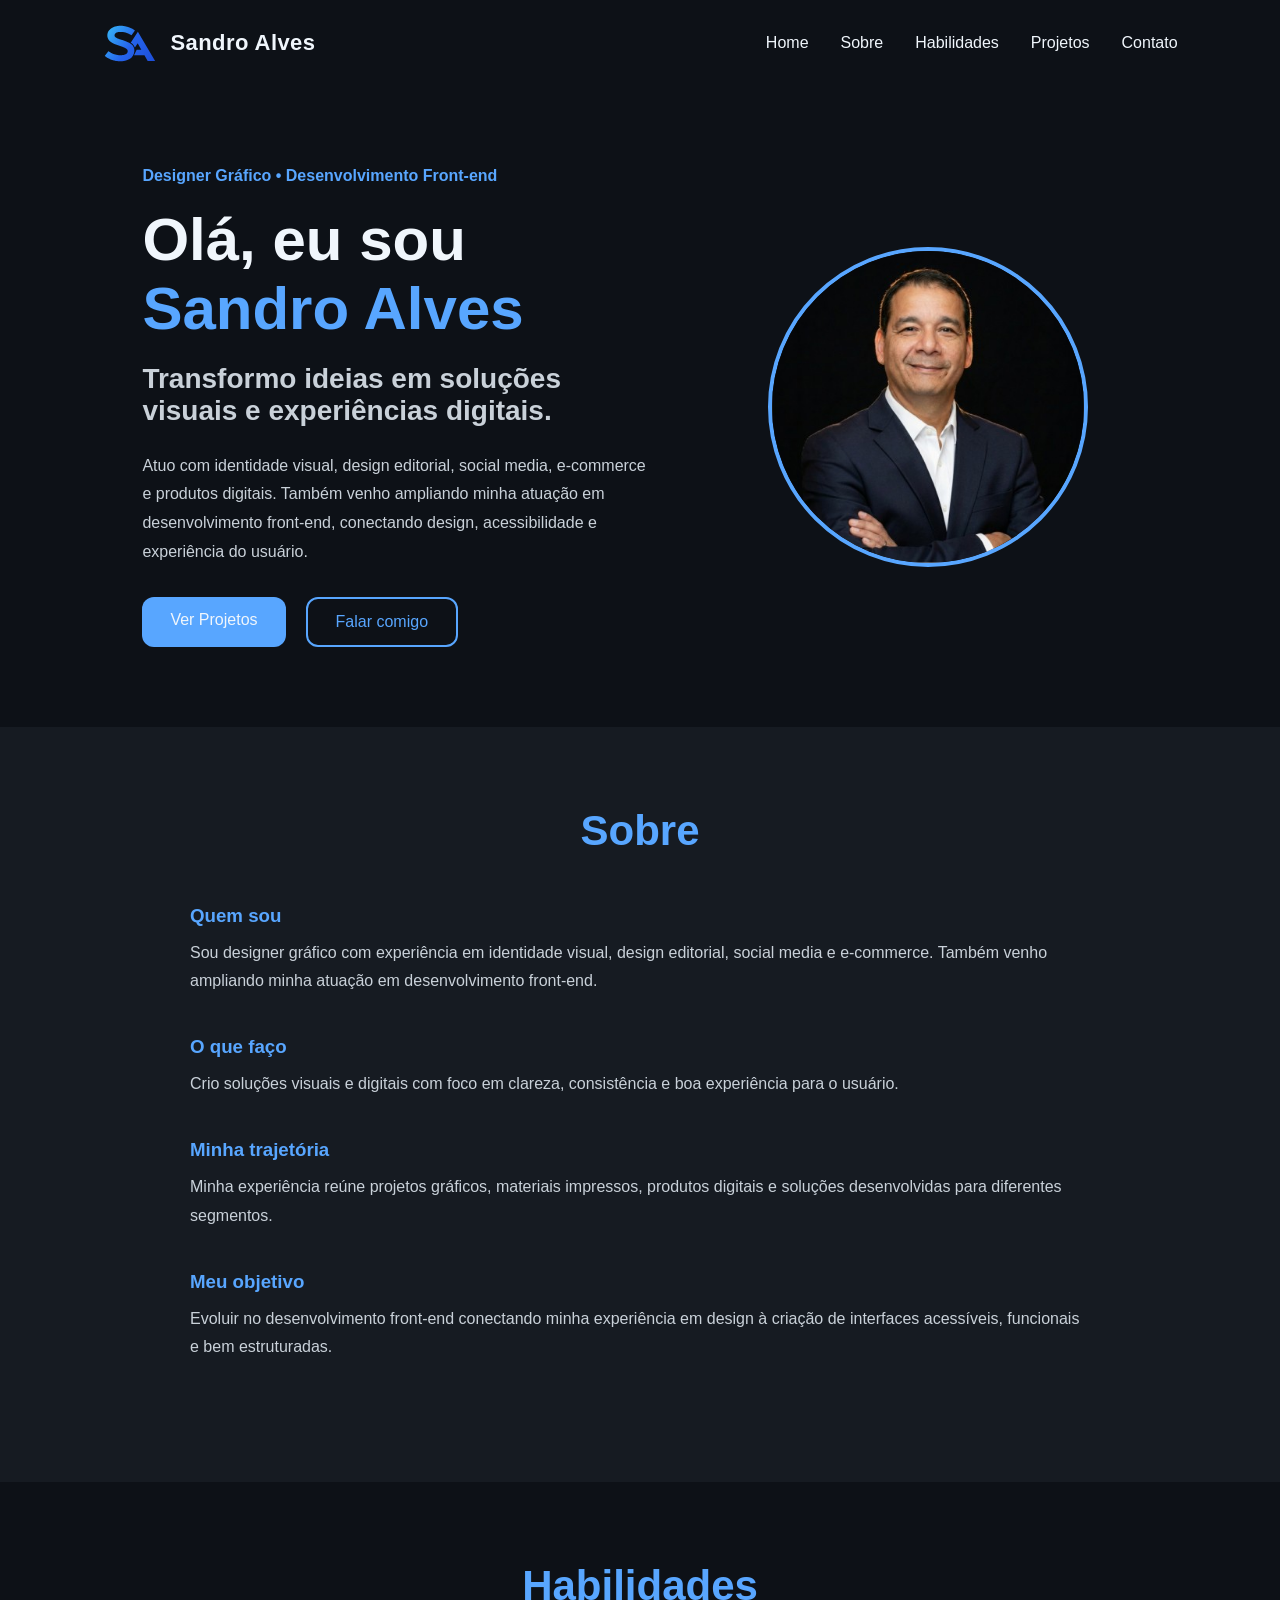
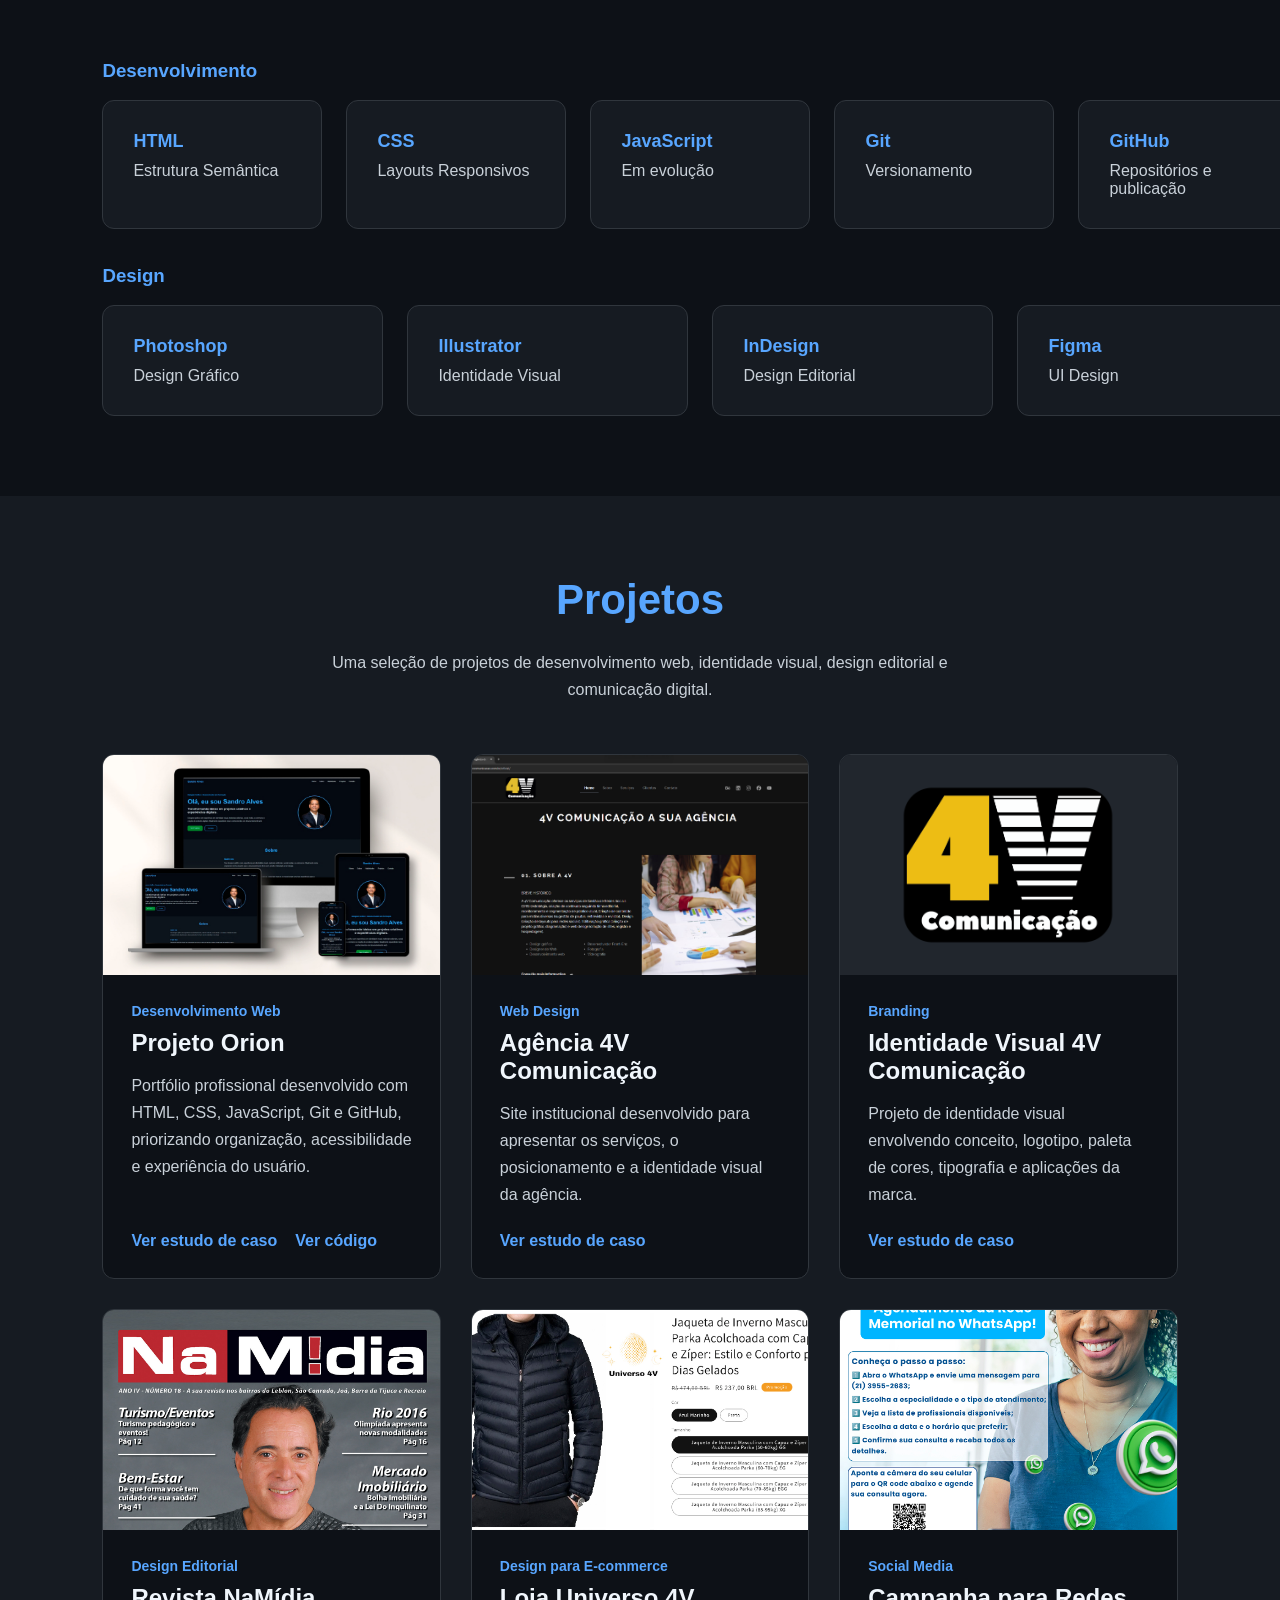
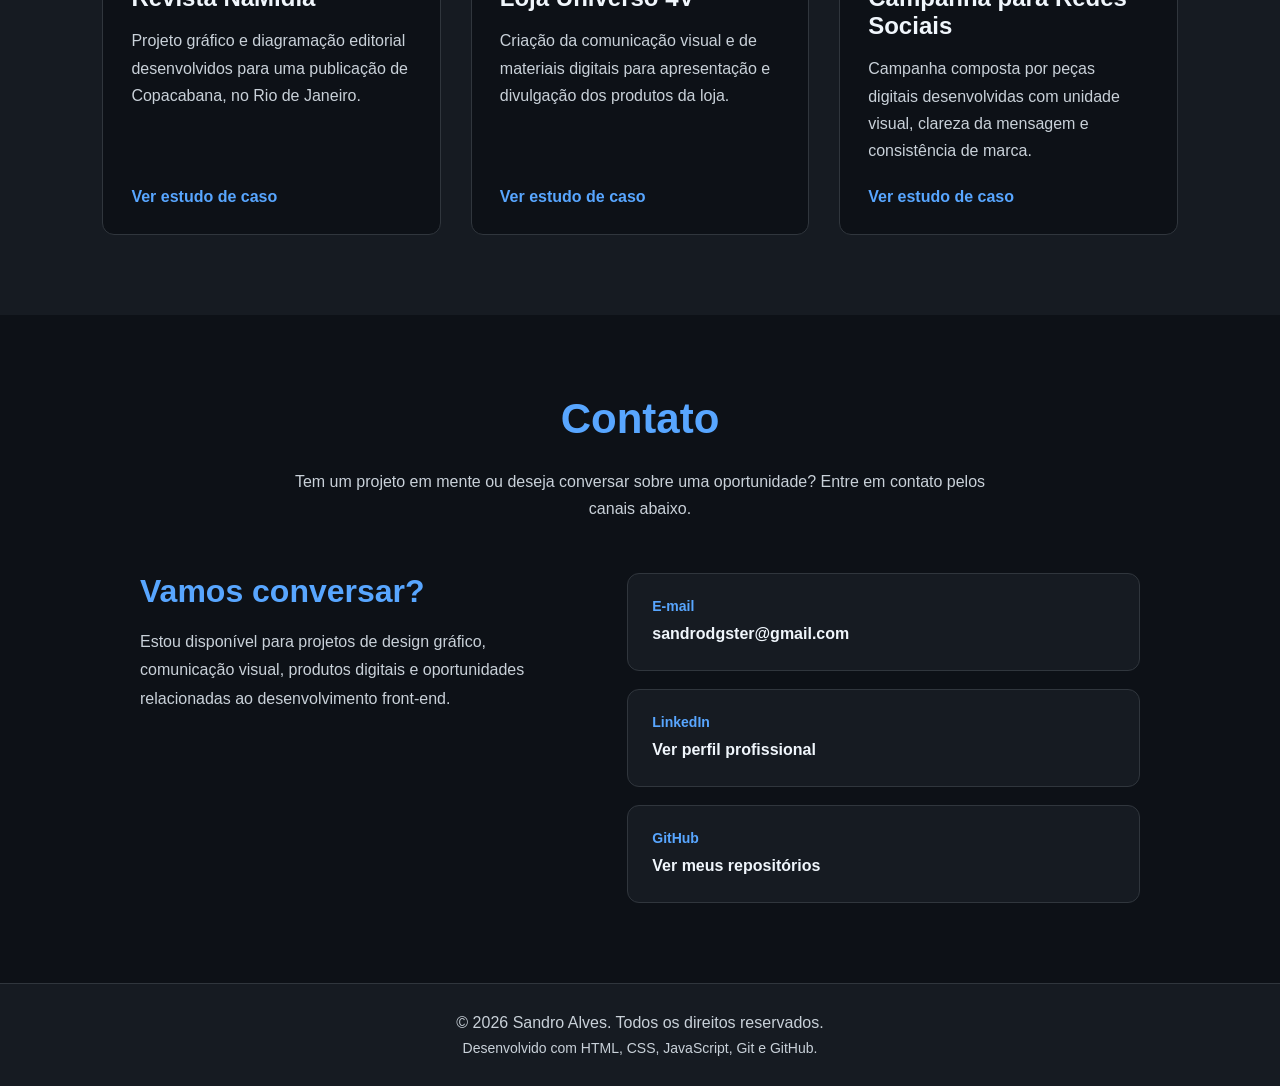
==== commit 0436da33: "Refina conteúdo dos cards de projetos" ====
--- a/index.html
+++ b/index.html
@@ -324,8 +324,8 @@
                         <h3>Agência 4V Comunicação</h3>
 
                         <p>
-                            Site institucional criado para apresentar os serviços,
-                            o posicionamento e a identidade da agência.
+                            Site institucional desenvolvido para apresentar os serviços,
+                            o posicionamento e a identidade visual da agência.
                         </p>
 
                         <div class="project-links">
@@ -358,7 +358,7 @@
                         <h3>Identidade Visual 4V Comunicação</h3>
 
                         <p>
-                            Desenvolvimento do conceito visual, logotipo,
+                            Projeto de identidade visual envolvendo conceito, logotipo,
                             paleta de cores, tipografia e aplicações da marca.
                         </p>
 
@@ -427,8 +427,8 @@
                         <h3>Loja Universo 4V</h3>
 
                         <p>
-                            Criação da comunicação visual e dos materiais digitais
-                            utilizados na apresentação dos produtos da loja.
+                            Criação da comunicação visual e de materiais digitais
+                            para apresentação e divulgação dos produtos da loja.
                         </p>
 
                         <div class="project-links">
@@ -463,8 +463,8 @@
                         <h3>Campanha para Redes Sociais</h3>
 
                         <p>
-                            Conjunto de peças criado com unidade visual,
-                            clareza da mensagem e consistência com a identidade da marca.
+                            Campanha composta por peças digitais desenvolvidas com
+                            unidade visual, clareza da mensagem e consistência de marca.
                         </p>
 
                         <div class="project-links">
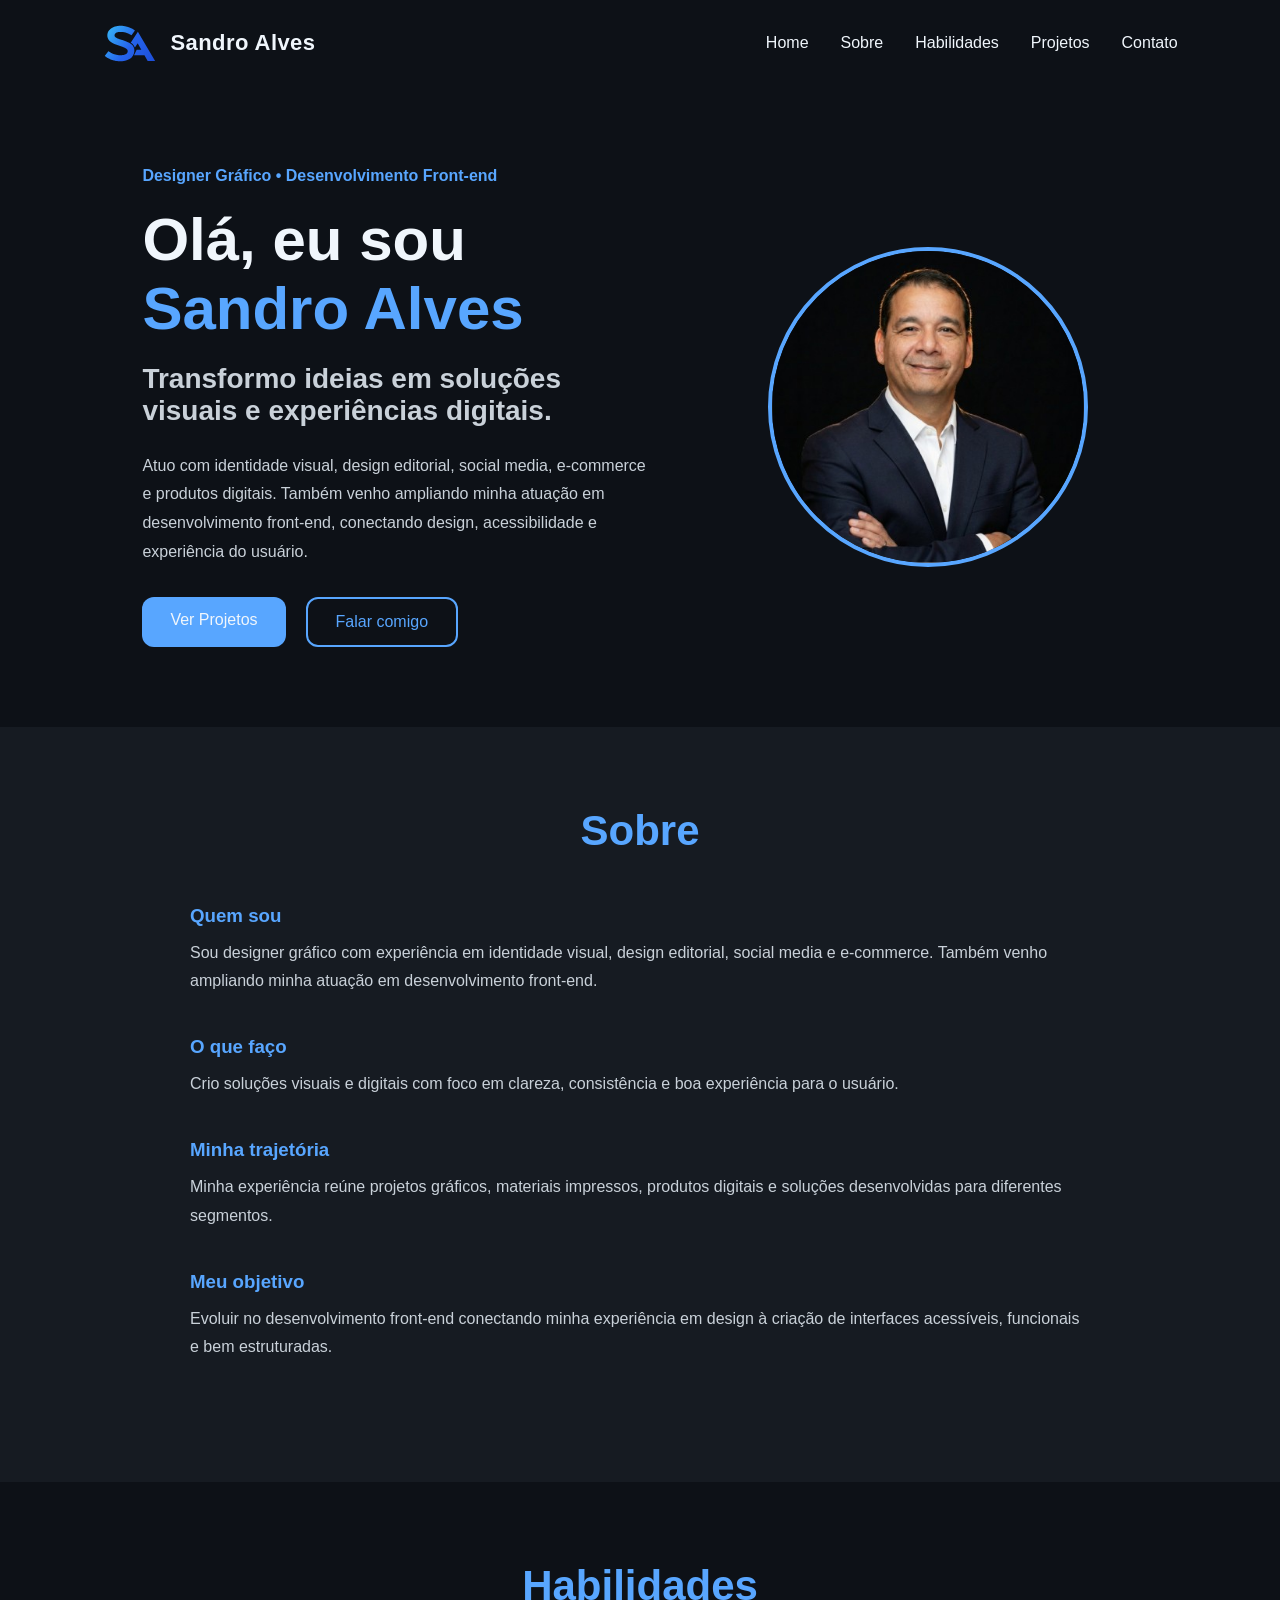
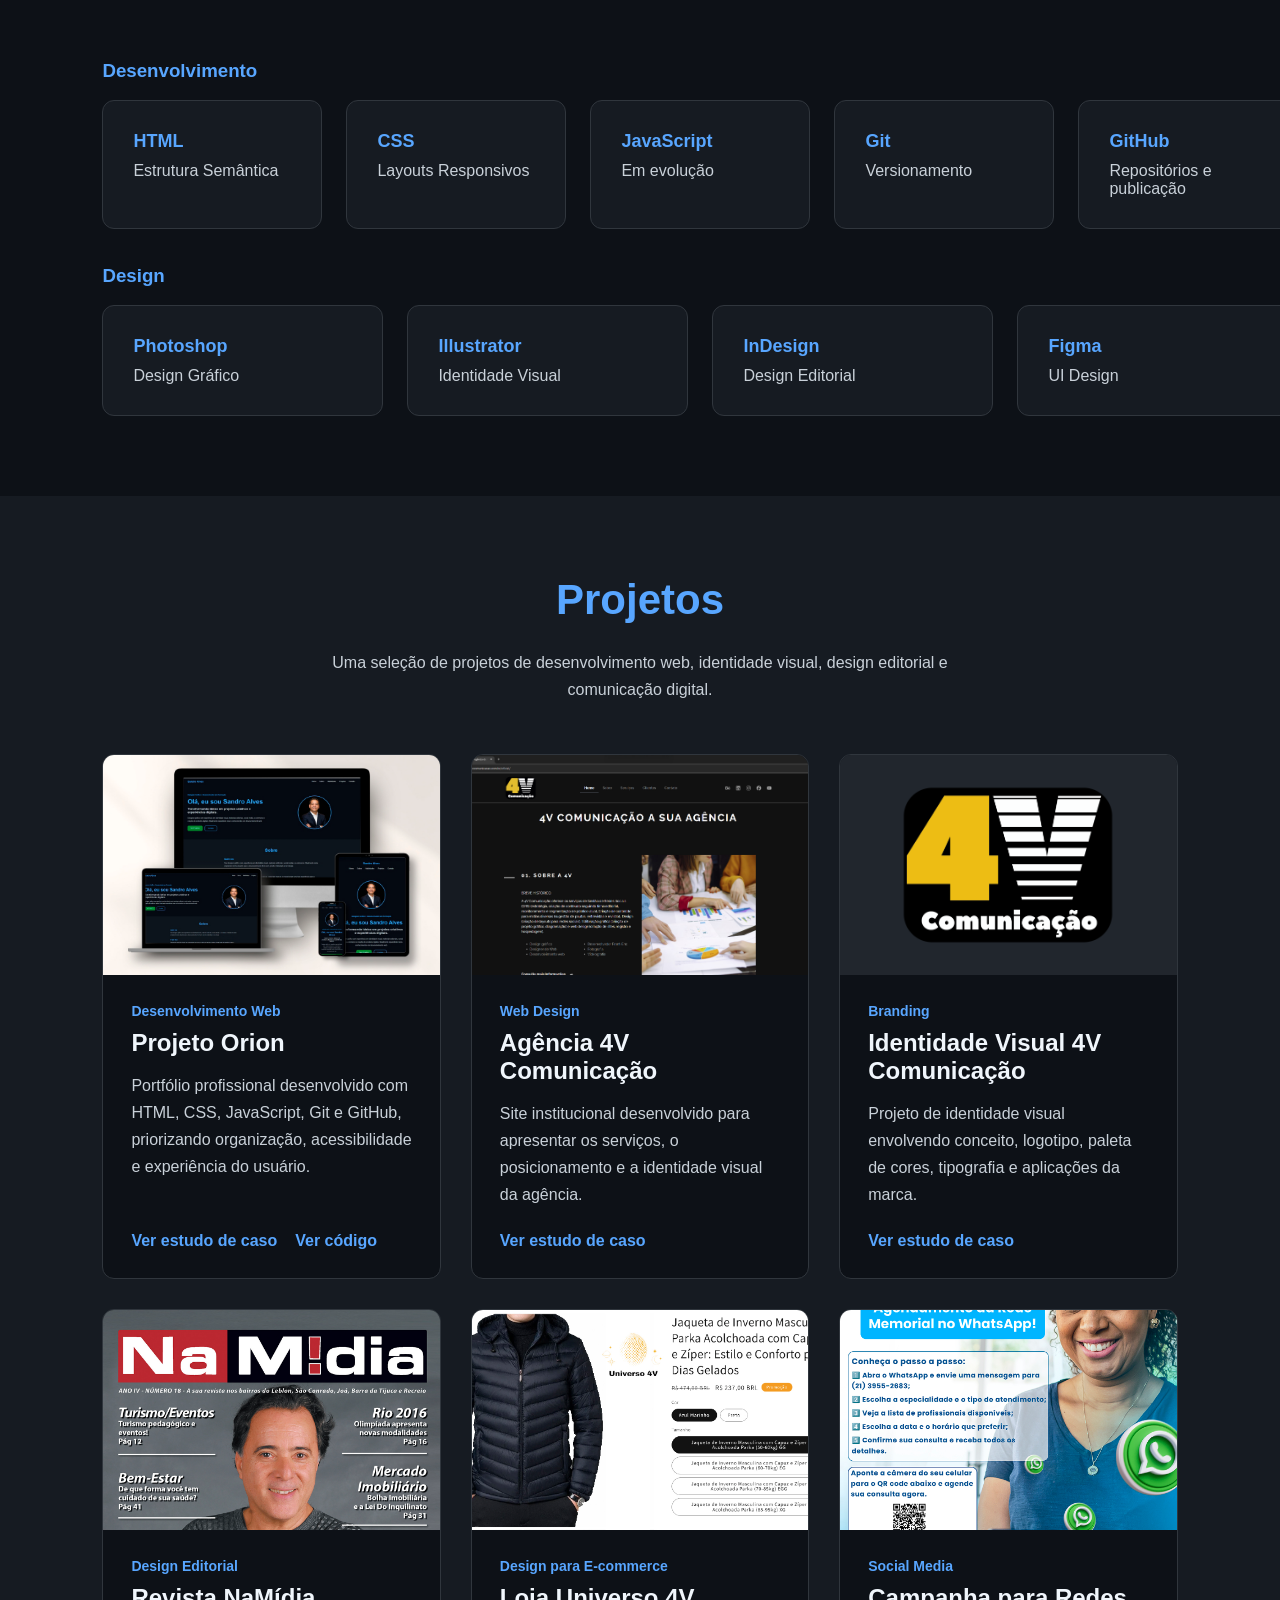
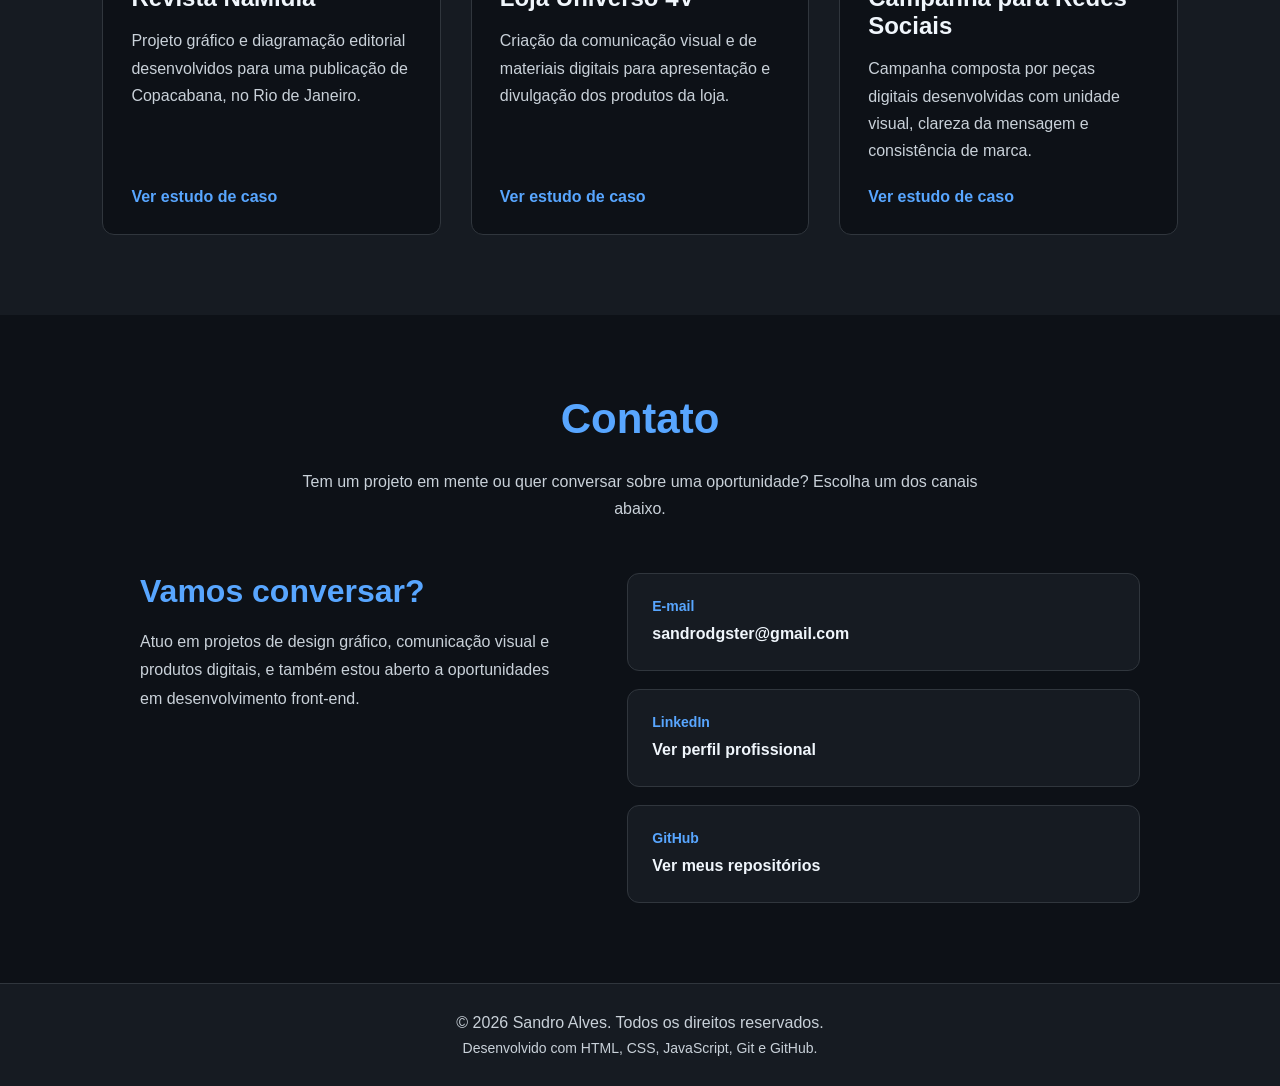
==== commit fa06ac65: "Refina conteúdo e interação da seção Contato" ====
--- a/index.html
+++ b/index.html
@@ -497,8 +497,8 @@
             <h2 class="section-title">Contato</h2>
 
             <p class="section-description">
-                Tem um projeto em mente ou deseja conversar sobre uma oportunidade?
-                Entre em contato pelos canais abaixo.
+                Tem um projeto em mente ou quer conversar sobre uma oportunidade?
+                Escolha um dos canais abaixo.
             </p>
 
             <div class="contact-container">
@@ -508,9 +508,9 @@
                     <h3>Vamos conversar?</h3>
 
                     <p>
-                        Estou disponível para projetos de design gráfico,
-                        comunicação visual, produtos digitais e oportunidades
-                        relacionadas ao desenvolvimento front-end.
+                        Atuo em projetos de design gráfico, comunicação visual
+                        e produtos digitais, e também estou aberto a oportunidades
+                        em desenvolvimento front-end.
                     </p>
 
                 </div>
--- a/css/style.css
+++ b/css/style.css
@@ -622,6 +622,7 @@
 .contact-card:hover {
     transform: translateY(-4px);
     border-color: var(--primary);
+    box-shadow: 0 10px 24px rgba(0, 0, 0, 0.2);
 }
 
 .contact-label {
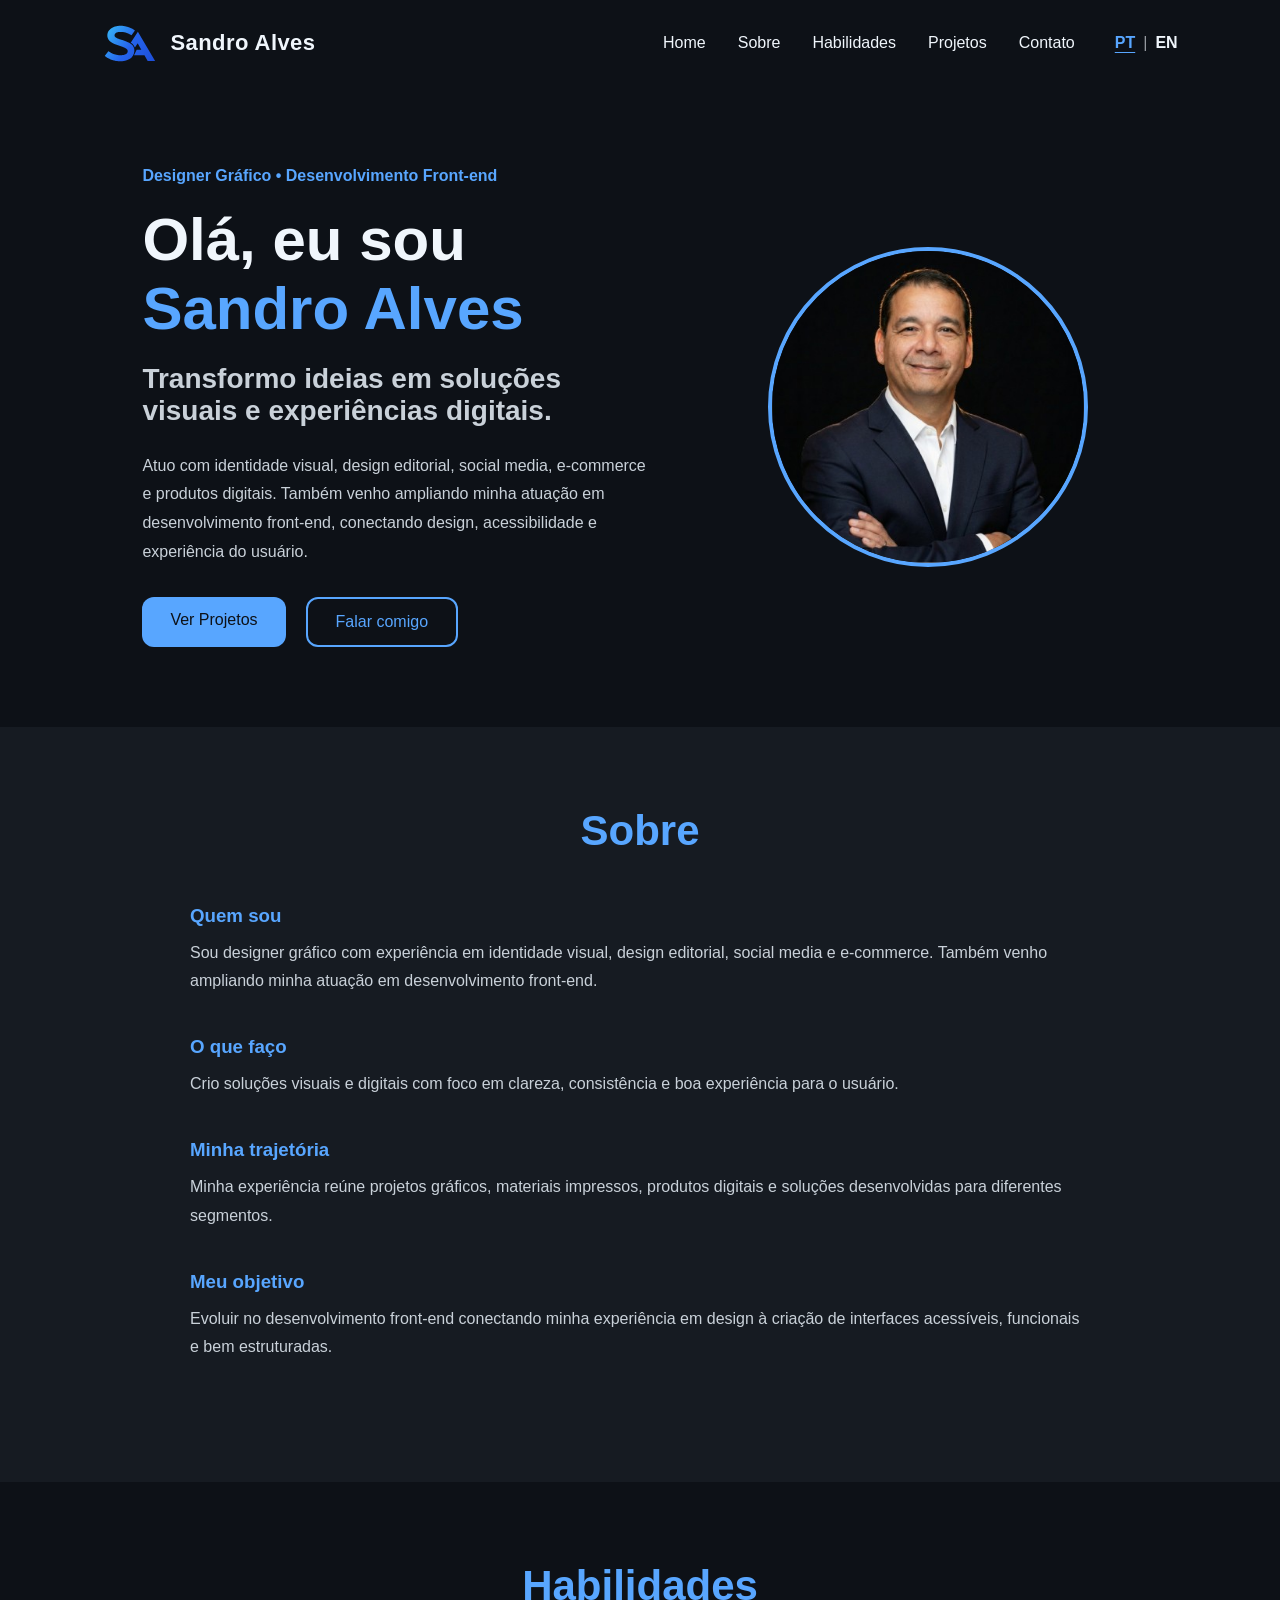
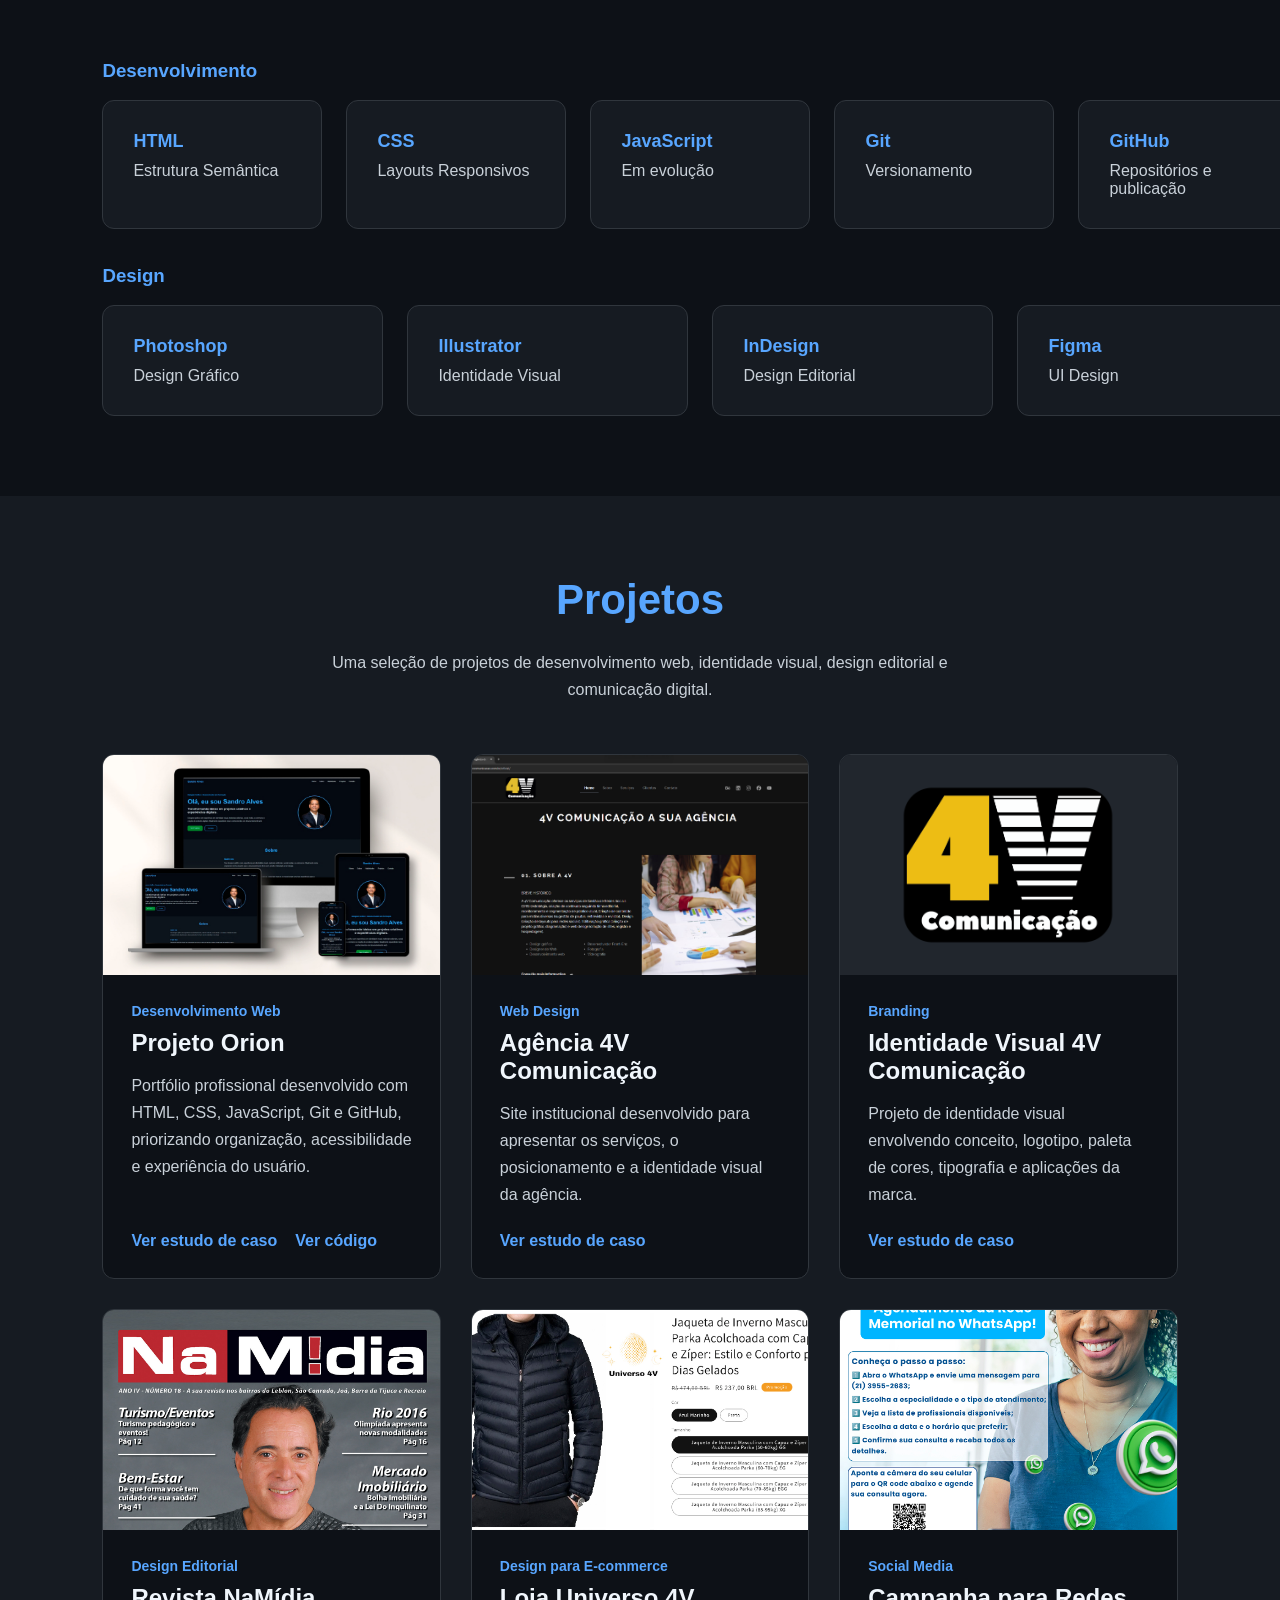
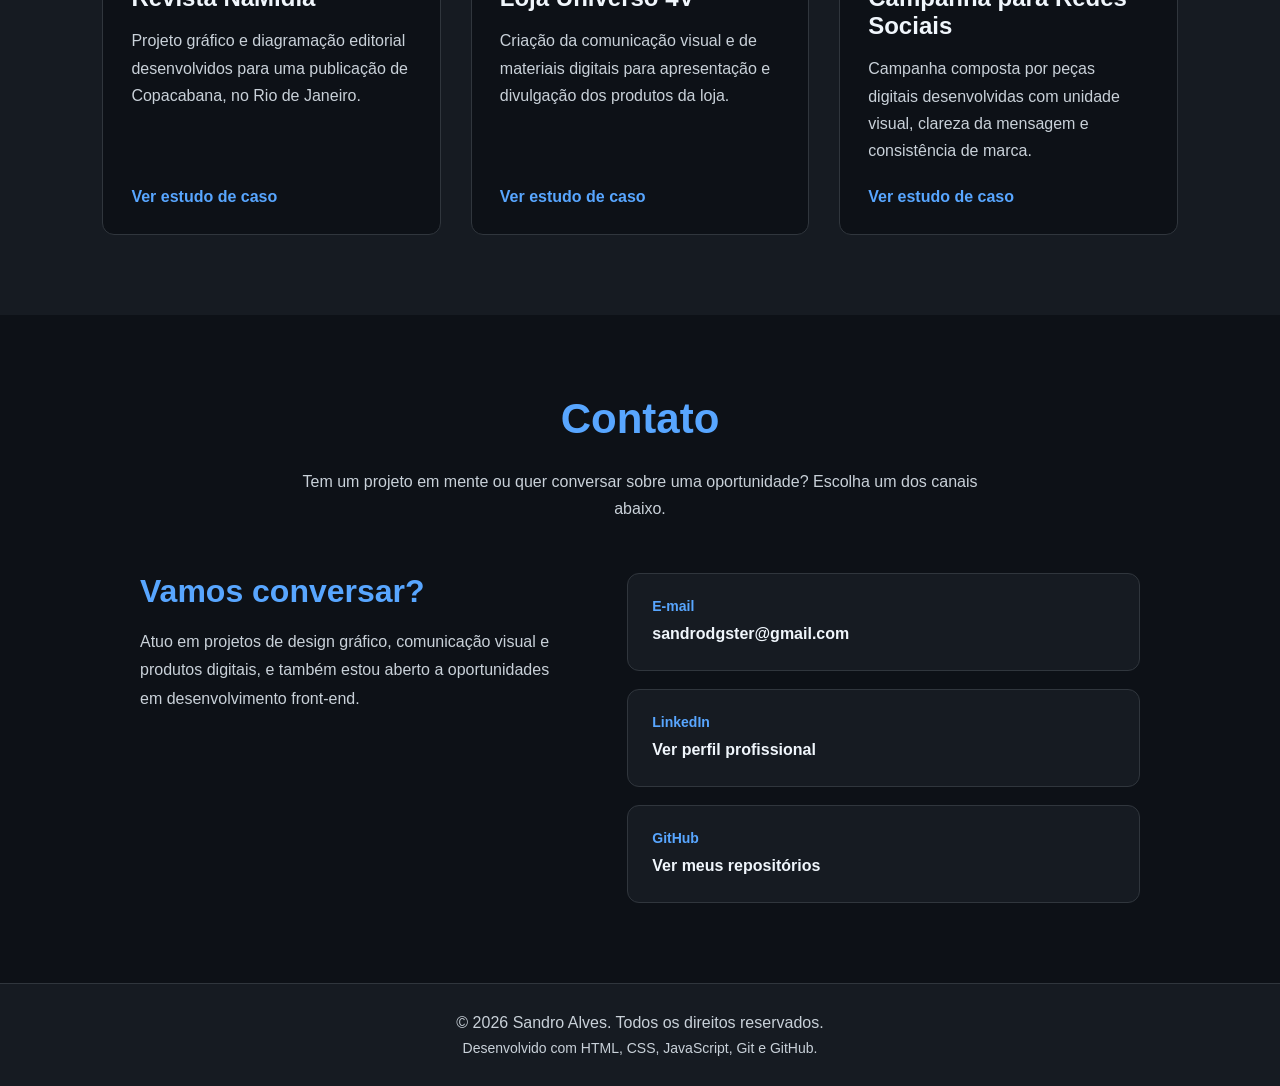
==== commit 0f4ea4b0: "Adiciona seletor de idioma e hreflang nas páginas principais" ====
--- a/index.html
+++ b/index.html
@@ -27,6 +27,9 @@
     <link rel="icon" type="image/png" sizes="32x32" href="images/favicon/favicon-32x32.png">
     <link rel="apple-touch-icon" href="images/favicon/apple-touch-icon.png">
     <link rel="canonical" href="https://sandrodgster.github.io/">
+    <link rel="alternate" hreflang="pt-BR" href="https://sandrodgster.github.io/">
+    <link rel="alternate" hreflang="en" href="https://sandrodgster.github.io/en/">
+    <link rel="alternate" hreflang="x-default" href="https://sandrodgster.github.io/">
     <link rel="icon" type="image/svg+xml" href="images/favicon/favicon.svg">
     <link rel="icon" type="image/png" sizes="16x16" href="images/favicon/favicon-16x16.png">
 </head>
@@ -55,6 +58,16 @@
                 <li><a href="#habilidades">Habilidades</a></li>
                 <li><a href="#projetos">Projetos</a></li>
                 <li><a href="#contato">Contato</a></li>
+
+                <li class="language-switcher">
+                    <a href="/" lang="pt-BR" hreflang="pt-BR" aria-current="page" aria-label="Português">
+                        PT
+                    </a>
+                    <span aria-hidden="true">|</span>
+                    <a href="/en/" lang="en" hreflang="en" aria-label="English">
+                        EN
+                    </a>
+                </li>
             </ul>
         </nav>
 
--- a/css/style.css
+++ b/css/style.css
@@ -152,6 +152,28 @@
 
 nav a:hover {
     color: var(--primary);
+}
+
+.language-switcher {
+    display: flex;
+    align-items: center;
+    gap: 8px;
+    margin-left: 8px;
+    white-space: nowrap;
+}
+
+.language-switcher a {
+    font-weight: 700;
+}
+
+.language-switcher a[aria-current="page"] {
+    color: var(--primary);
+    text-decoration: underline;
+    text-underline-offset: 4px;
+}
+
+.language-switcher span {
+    opacity: 0.6;
 }
 
 .menu-toggle {
@@ -315,6 +337,7 @@
 
 .hero .btn {
     background-color: var(--primary);
+    color: var(--background);
 }
 
 .hero .btn:hover {
@@ -1108,6 +1131,18 @@
         background-color: var(--background-light);
     }
 
+    .language-switcher {
+        justify-content: center;
+        gap: 8px;
+        margin-left: 0;
+        padding: 6px 12px;
+    }
+
+    .main-nav .language-switcher a {
+        display: inline-block;
+        padding: 8px;
+    }
+
     .hero {
         flex-direction: column;
         text-align: center;
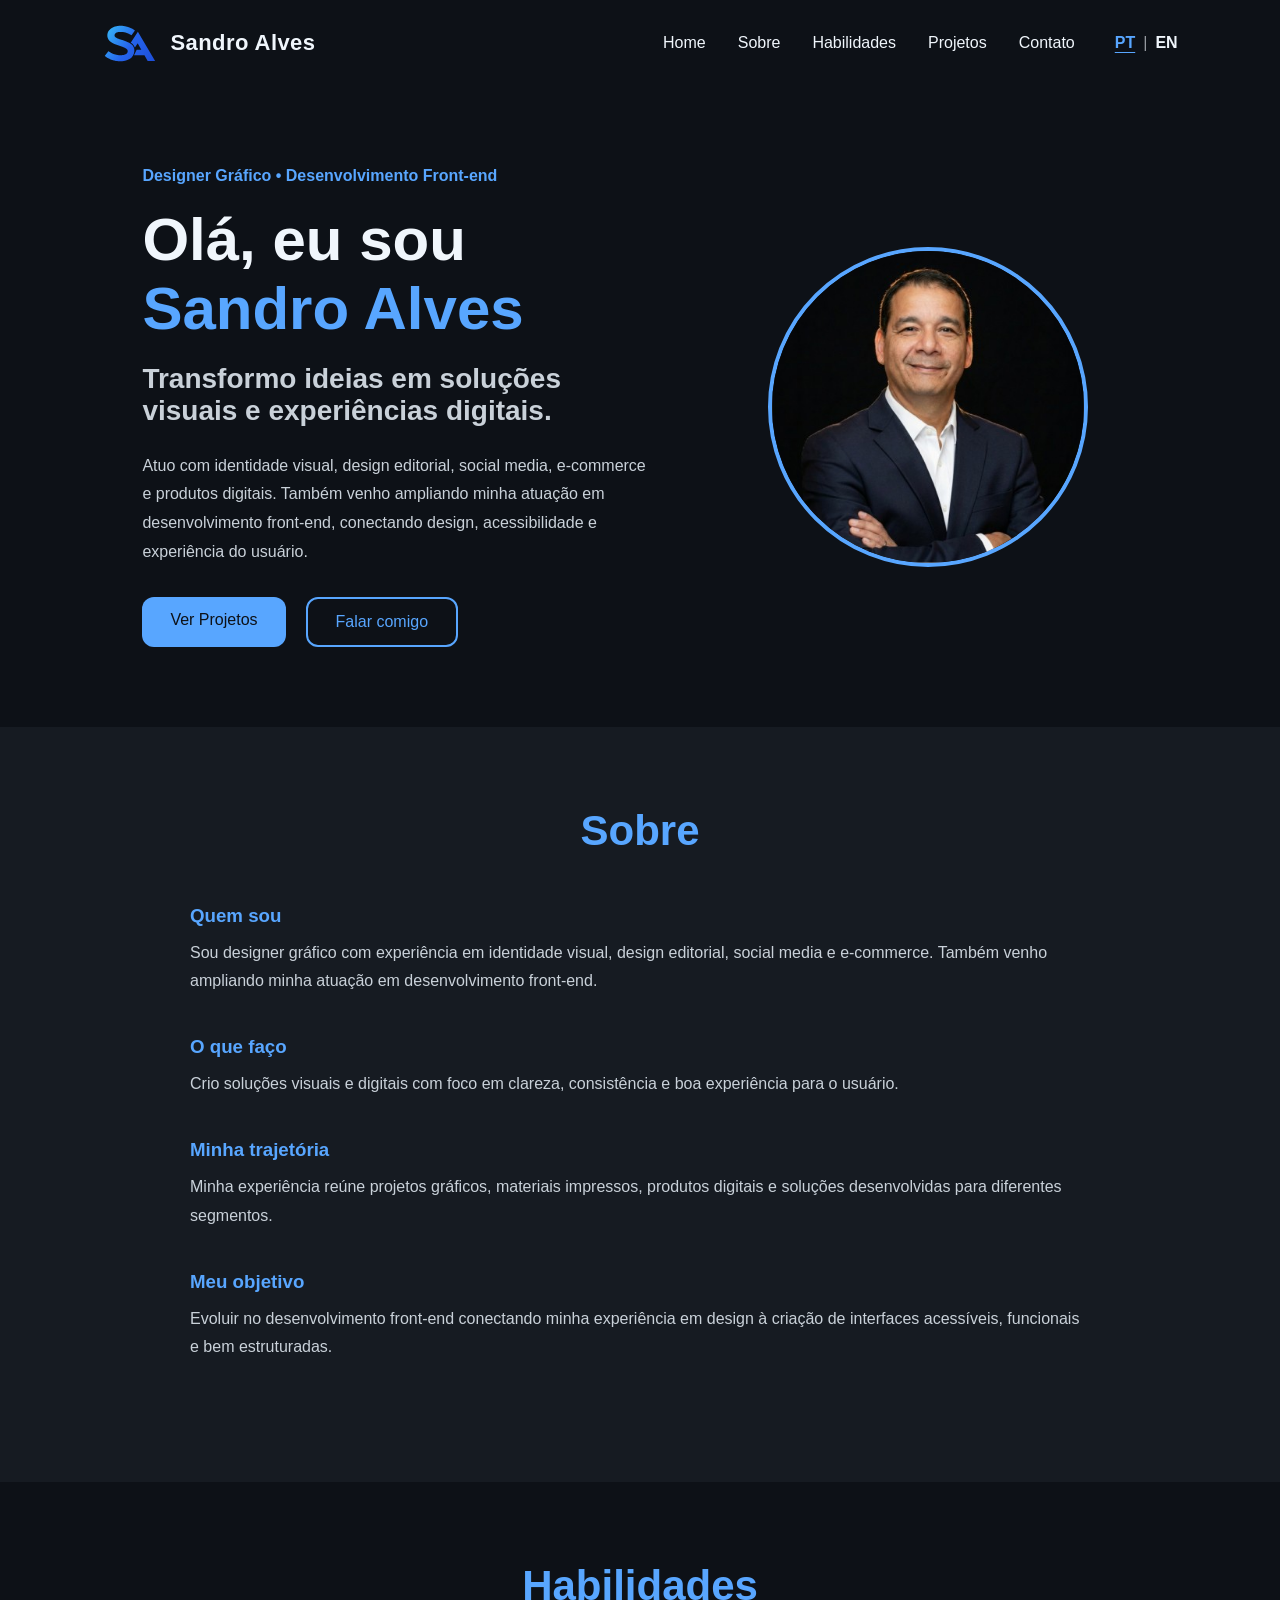
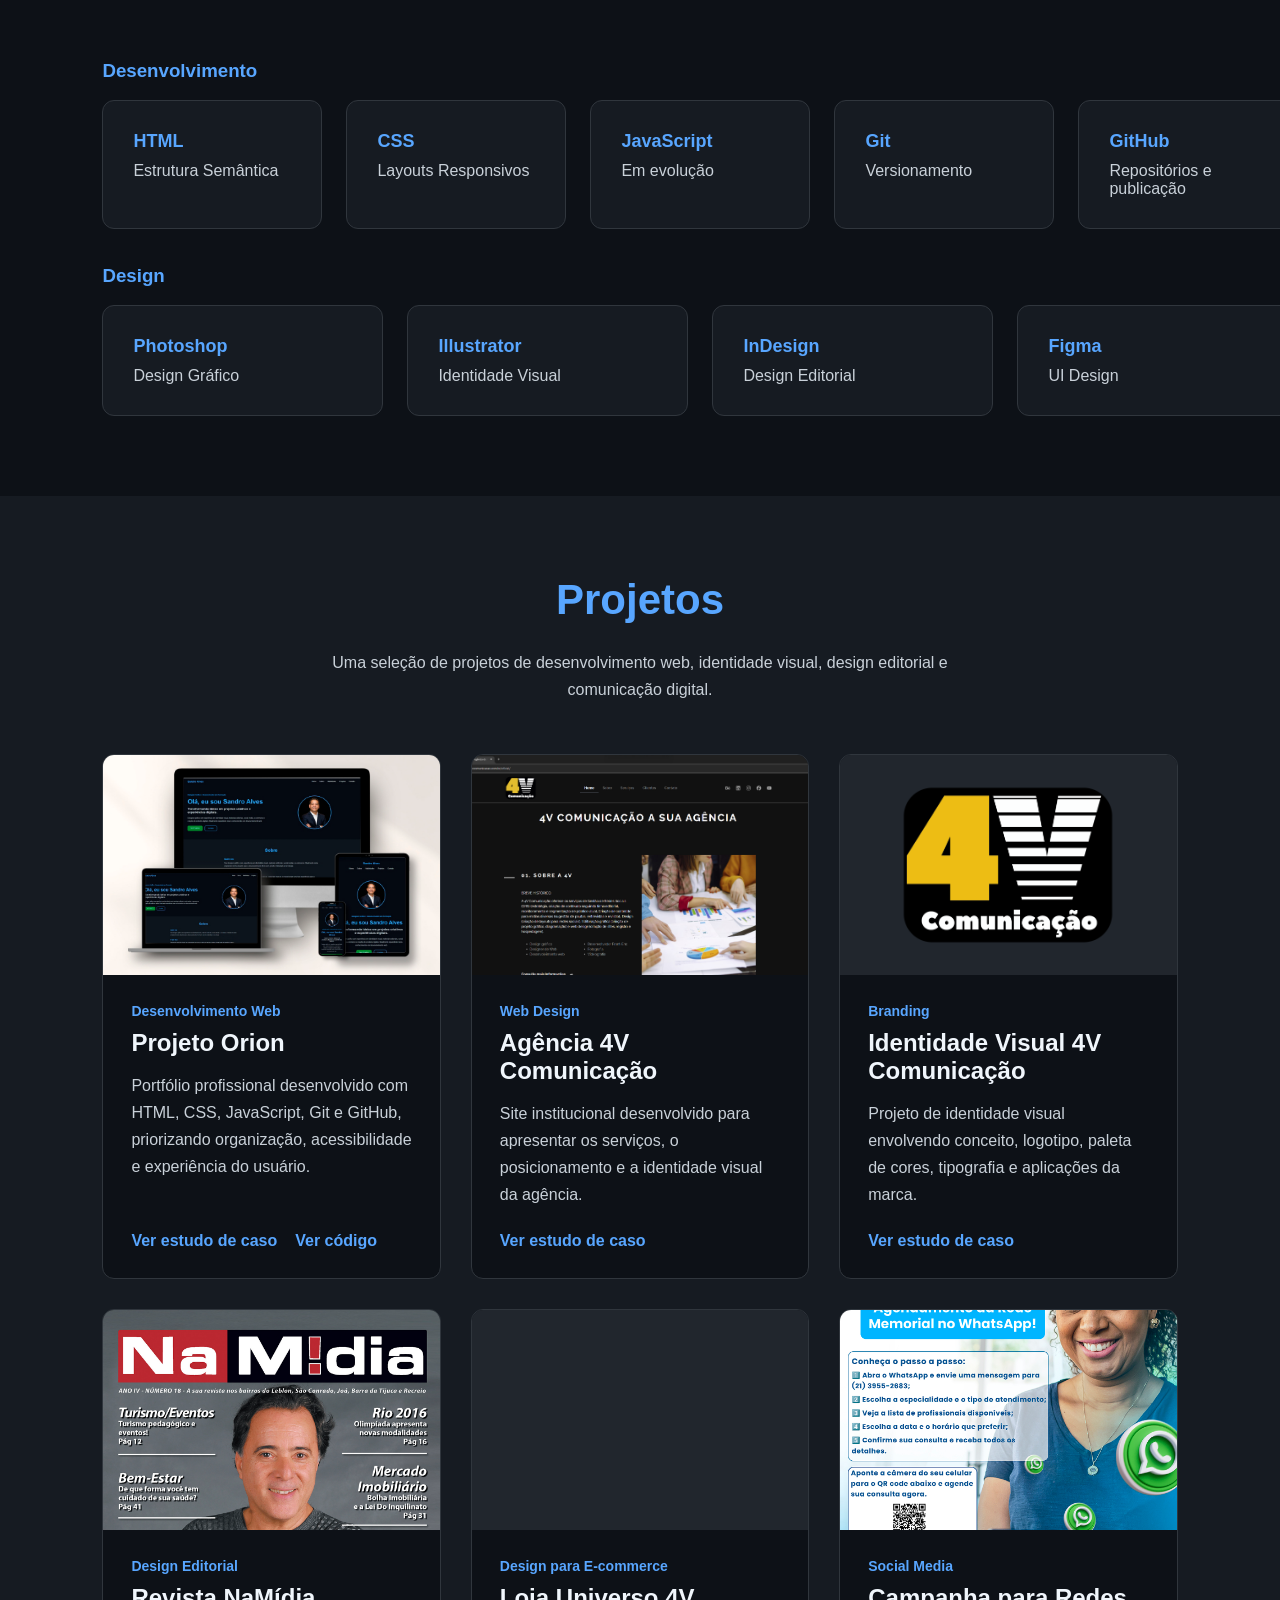
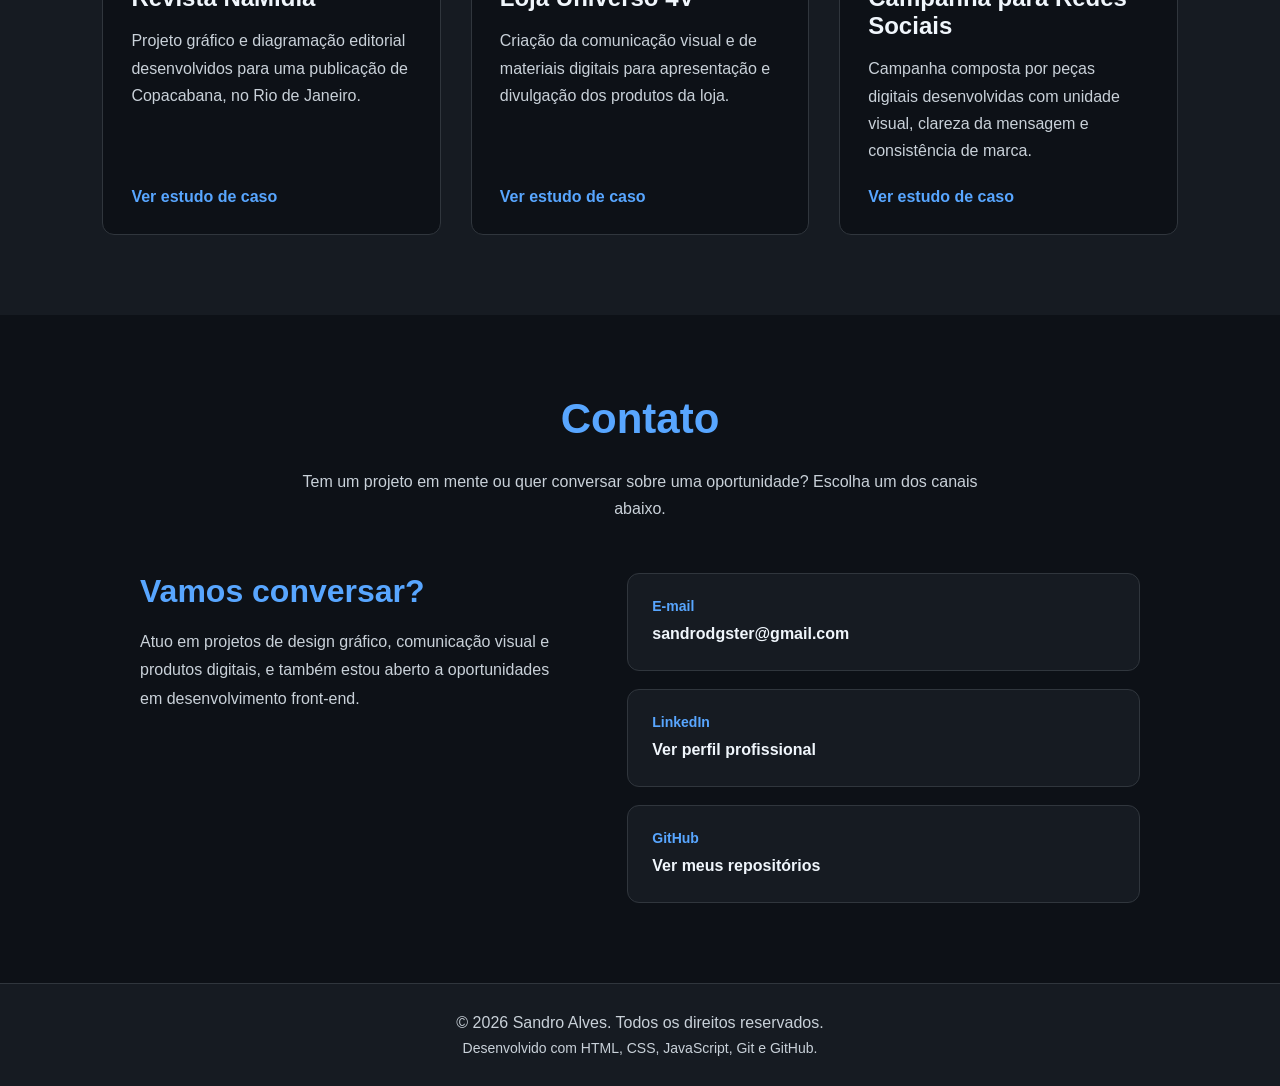
==== commit 480a4286: "Adiciona links de salto para o conteúdo principal" ====
--- a/index.html
+++ b/index.html
@@ -30,11 +30,25 @@
     <link rel="alternate" hreflang="pt-BR" href="https://sandrodgster.github.io/">
     <link rel="alternate" hreflang="en" href="https://sandrodgster.github.io/en/">
     <link rel="alternate" hreflang="x-default" href="https://sandrodgster.github.io/">
+
+    <script type="application/ld+json">
+    {
+        "@context": "https://schema.org",
+        "@type": "WebSite",
+        "name": "Sandro Alves",
+        "url": "https://sandrodgster.github.io/"
+    }
+    </script>
+
     <link rel="icon" type="image/svg+xml" href="images/favicon/favicon.svg">
     <link rel="icon" type="image/png" sizes="16x16" href="images/favicon/favicon-16x16.png">
 </head>
 
 <body>
+
+    <a class="skip-link" href="#main-content">
+        Ir para o conteúdo principal
+    </a>
 
     <header>
 
@@ -73,7 +87,7 @@
 
     </header>
 
-    <main>
+    <main id="main-content">
 
         <!-- Hero -->
         <section id="hero" class="hero section">
--- a/css/style.css
+++ b/css/style.css
@@ -94,6 +94,24 @@
     outline-offset: 4px;
 }
 
+.skip-link {
+    position: fixed;
+    top: 12px;
+    left: 12px;
+    z-index: 10000;
+    padding: 12px 16px;
+    border-radius: var(--radius);
+    background-color: var(--primary);
+    color: var(--background);
+    font-weight: 700;
+    text-decoration: none;
+    transform: translateY(-200%);
+}
+
+.skip-link:focus {
+    transform: translateY(0);
+}
+
 
 /* =====================================================
    4. HEADER
@@ -174,6 +192,16 @@
 
 .language-switcher span {
     opacity: 0.6;
+}
+
+.case-header-actions {
+    display: flex;
+    align-items: center;
+    gap: 16px;
+}
+
+.case-header-actions .language-switcher {
+    margin-left: 0;
 }
 
 .menu-toggle {
@@ -1198,6 +1226,21 @@
         padding: 20px 6%;
     }
 
+    .case-header-actions {
+        width: 100%;
+        justify-content: space-between;
+        gap: 12px;
+        margin-top: 16px;
+    }
+
+    .case-header-actions .language-switcher {
+        padding: 0;
+    }
+
+    .case-header-actions .btn-outline {
+        width: auto;
+    }
+
     .logo {
         gap: 9px;
     }
